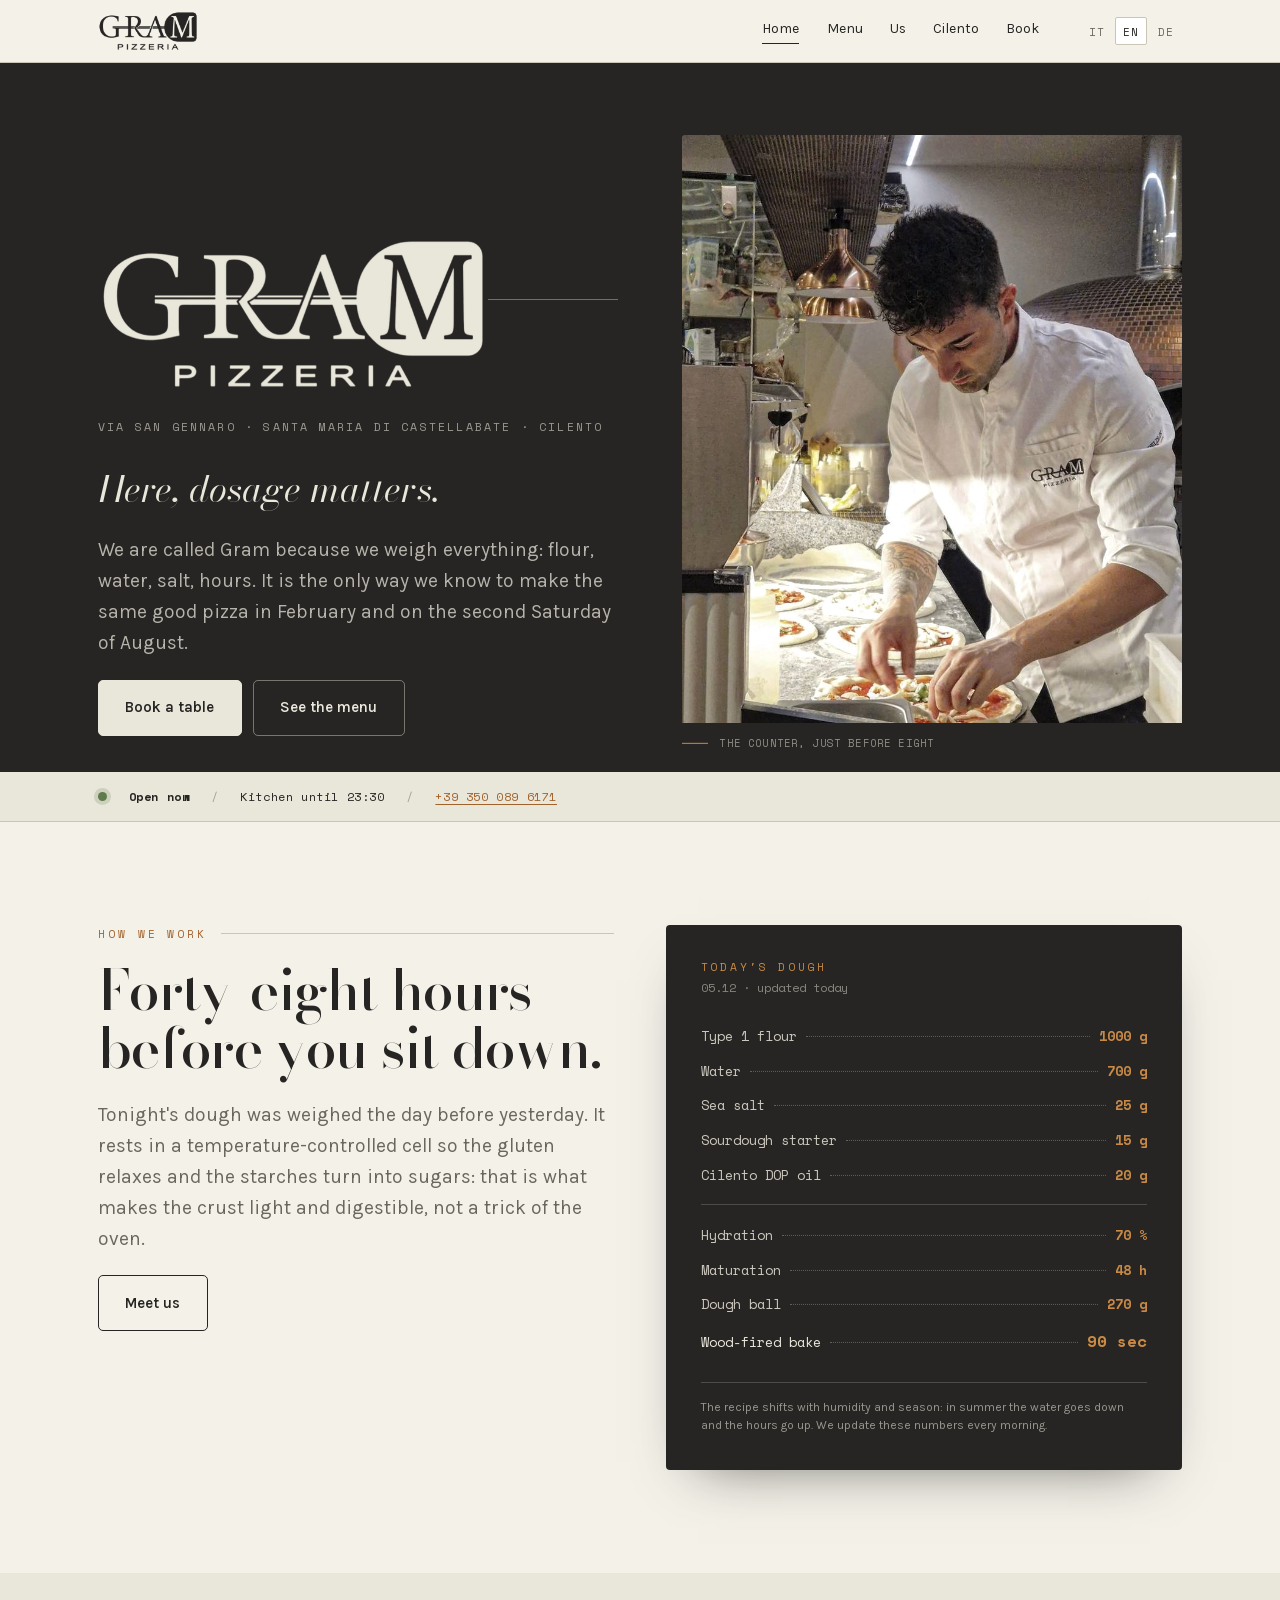
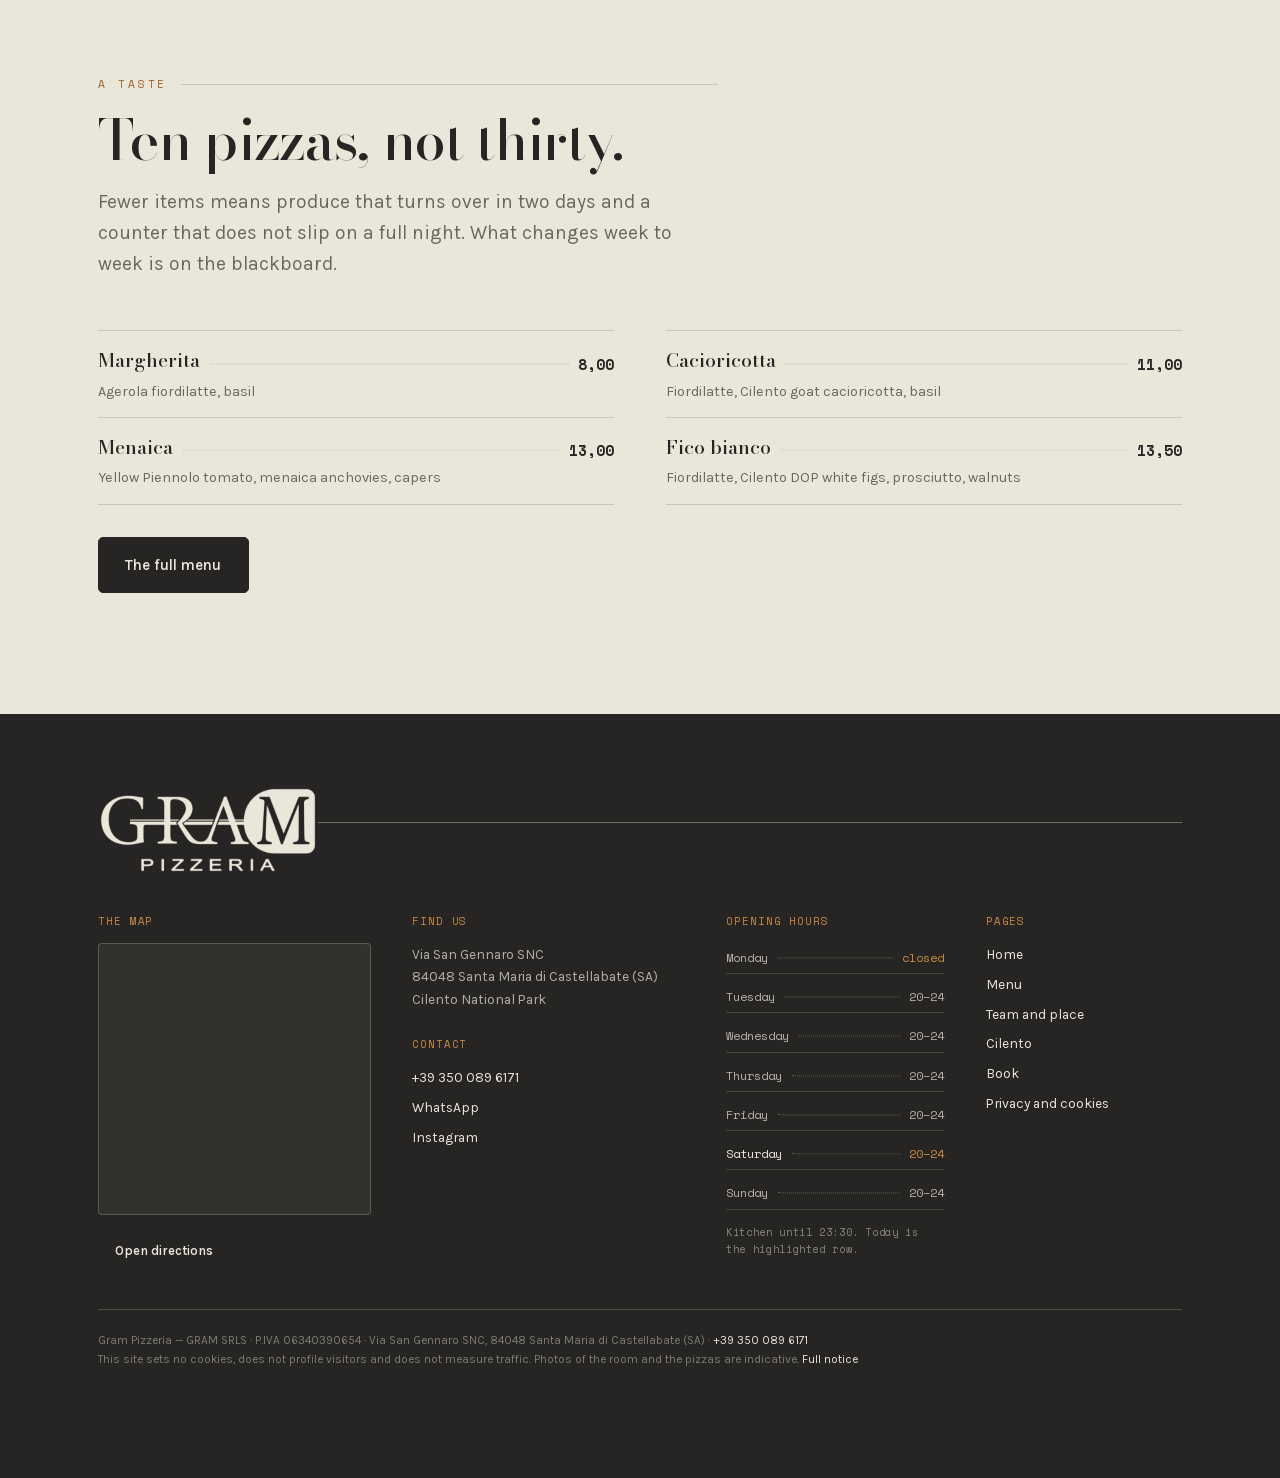
==== index.html @ 94d68d52 "perf: self-host dei font (niente più cambio di carattere) Bodoni Moda, Karla e Space Mono ora sono s" ====
<!DOCTYPE html>
<html lang="it">
<head>
<meta charset="utf-8">
<meta name="viewport" content="width=device-width, initial-scale=1, viewport-fit=cover">
<title>Gram Pizzeria — Santa Maria di Castellabate, Cilento</title>
<meta name="description" content="Pizzeria a Santa Maria di Castellabate (SA), nel Parco Nazionale del Cilento. Impasto a maturazione 48 ore, prodotti del territorio. Aperto tutte le sere dalle 20:00, lunedì chiuso.">
<meta name="theme-color" content="#262523">
<link rel="canonical" href="https://www.grampizzeria.it/index.html">
<link rel="icon" href="/favicon.ico" sizes="32x32">
<link rel="icon" href="assets/favicon-32.png" type="image/png" sizes="32x32">
<link rel="apple-touch-icon" href="assets/apple-touch-icon.png">
<link rel="manifest" href="site.webmanifest">
<meta property="og:type" content="restaurant">
<meta property="og:site_name" content="Gram Pizzeria">
<meta property="og:title" content="Gram Pizzeria — Santa Maria di Castellabate, Cilento">
<meta property="og:description" content="Pizzeria a Santa Maria di Castellabate (SA), nel Parco Nazionale del Cilento. Impasto a maturazione 48 ore, prodotti del territorio. Aperto tutte le sere dalle 20:00, lunedì chiuso.">
<meta property="og:url" content="https://www.grampizzeria.it/index.html">
<meta property="og:image" content="https://www.grampizzeria.it/assets/og.jpg">
<meta property="og:image:width" content="1200">
<meta property="og:image:height" content="630">
<meta property="og:locale" content="it_IT">
<meta property="og:locale:alternate" content="en_GB">
<meta property="og:locale:alternate" content="de_DE">
<meta name="twitter:card" content="summary_large_image">
<link rel="preload" href="assets/fonts/bodonimoda-normal-400-900-latin.woff2" as="font" type="font/woff2" crossorigin>
<link rel="preload" href="assets/fonts/bodonimoda-italic-400-700-latin.woff2" as="font" type="font/woff2" crossorigin>
<link rel="preload" href="assets/fonts/karla-normal-300-700-latin.woff2" as="font" type="font/woff2" crossorigin>
<link rel="stylesheet" href="assets/fonts.css">
<link rel="stylesheet" href="assets/styles.css">
<script type="application/ld+json">
{"@context":"https://schema.org","@type":"Restaurant","@id":"https://www.grampizzeria.it/#restaurant","name":"Gram Pizzeria","servesCuisine":["Pizza","Cucina cilentana","Cucina napoletana"],"priceRange":"€€","currenciesAccepted":"EUR","paymentAccepted":"Contanti, Carte di credito, Bancomat, Satispay","url":"https://www.grampizzeria.it/","telephone":"+393500896171","address":{"@type":"PostalAddress","streetAddress":"Via San Gennaro SNC","addressLocality":"Santa Maria di Castellabate","addressRegion":"SA","postalCode":"84048","addressCountry":"IT"},"geo":{"@type":"GeoCoordinates","latitude":40.2789,"longitude":14.9539},"sameAs":["https://www.instagram.com/grampizzeria"],"openingHoursSpecification":[{"@type":"OpeningHoursSpecification","dayOfWeek":["Tuesday","Wednesday","Thursday","Friday","Saturday","Sunday"],"opens":"20:00","closes":"00:00"}],"acceptsReservations":"https://wa.me/393500896171","potentialAction":{"@type":"ReserveAction","target":{"@type":"EntryPoint","urlTemplate":"https://wa.me/393500896171","actionPlatform":["http://schema.org/MobileWebPlatform"]},"result":{"@type":"FoodEstablishmentReservation","name":"Prenotazione tavolo"}},"amenityFeature":[{"@type":"LocationFeatureSpecification","name":"Dehors all'aperto","value":true},{"@type":"LocationFeatureSpecification","name":"Accessibile in sedia a rotelle","value":true},{"@type":"LocationFeatureSpecification","name":"Adatto ai bambini","value":true},{"@type":"LocationFeatureSpecification","name":"Opzioni senza glutine","value":true},{"@type":"LocationFeatureSpecification","name":"Posti al banco","value":true},{"@type":"LocationFeatureSpecification","name":"Asporto","value":true}],"hasMenu":"https://www.grampizzeria.it/menu.html"}
</script>
</head>
<body data-page="home">
<a class="skip" href="#main" data-i18n data-it="Vai al contenuto" data-en="Skip to content" data-de="Zum Inhalt springen">Vai al contenuto</a>
<header class="top">
  <div class="bar">
    <a href="index.html" aria-label="Gram Pizzeria — home"><span class="logo"></span></a>
    <button class="burger" id="burger" aria-expanded="false" aria-controls="nav">Menu</button>
    <nav class="nav" id="nav" aria-label="Principale">
      <p class="nav-lab" data-i18n data-it="Pagine" data-en="Pages" data-de="Seiten">Pagine</p>
      <a href="index.html" data-nav="home" data-i18n data-it="Home" data-en="Home" data-de="Start">Home</a>
      <a href="menu.html" data-nav="menu" data-i18n data-it="Menù" data-en="Menu" data-de="Karte">Menù</a>
      <a href="noi.html" data-nav="noi" data-i18n data-it="Noi" data-en="Us" data-de="Wir">Noi</a>
      <a href="cilento.html" data-nav="cilento">Cilento</a>
      <a href="prenota.html" data-nav="prenota" data-i18n data-it="Prenota" data-en="Book" data-de="Reservieren">Prenota</a>
      <div class="nav-foot">
        <a href="tel:+393500896171">+39 350 089 6171</a>
        <a href="https://wa.me/393500896171" target="_blank" rel="noopener">WhatsApp</a>
        <a href="https://www.instagram.com/grampizzeria" target="_blank" rel="noopener">Instagram</a>
      </div>
    </nav>
    <div class="langs" role="group" aria-label="Lingua">
      <button type="button" data-lang="it" aria-pressed="true">IT</button>
      <button type="button" data-lang="en" aria-pressed="false">EN</button>
      <button type="button" data-lang="de" aria-pressed="false">DE</button>
    </div>
  </div>
</header>
<div class="scrim" id="scrim" aria-hidden="true"></div>
<main id="main">
<div class="hero on-dark">
    <div class="wrap hero-grid">
      <div>
        <h1 class="brandline" aria-label="Gram Pizzeria"><span class="logo"></span><span class="rule" aria-hidden="true"></span></h1>
        <p class="place">Via San Gennaro · Santa Maria di Castellabate · Cilento</p>
        <p class="thesis" data-content="frase" data-i18n data-it="Qui conta la misura." data-en="Here, dosage matters." data-de="Hier zählt die Dosierung.">Qui conta la misura.</p>
        <p class="lede" data-content="intro" data-i18n
           data-it="Ci chiamiamo Gram perché pesiamo tutto: la farina, l'acqua, il sale, le ore. È l'unico modo che conosciamo per fare la stessa pizza buona a febbraio e nel secondo sabato d'agosto."
           data-en="We are called Gram because we weigh everything: flour, water, salt, hours. It is the only way we know to make the same good pizza in February and on the second Saturday of August."
           data-de="Wir heißen Gram, weil wir alles wiegen: Mehl, Wasser, Salz, Stunden. Nur so gelingt uns im Februar dieselbe Pizza wie am zweiten Samstag im August.">Ci chiamiamo Gram perché pesiamo tutto: la farina, l'acqua, il sale, le ore. È l'unico modo che conosciamo per fare la stessa pizza buona a febbraio e nel secondo sabato d'agosto.</p>
        <div class="cta">
          <a class="btn" href="prenota.html" data-btn-label="prenota" data-i18n data-it="Prenota un tavolo" data-en="Book a table" data-de="Tisch reservieren">Prenota un tavolo</a>
          <a class="btn btn--ghost" href="menu.html" data-i18n data-it="Guarda il menù" data-en="See the menu" data-de="Speisekarte">Guarda il menù</a>
        </div>
      </div>
      <figure class="portrait">
        <img src="assets/fondatore.jpg" width="820" height="964" alt="Il pizzaiolo di Gram condisce una fila di pizze sul banco di marmo, davanti al forno a legna">
        <figcaption data-i18n data-it="Il banco, poco prima delle venti" data-en="The counter, just before eight" data-de="Der Tresen, kurz vor acht">Il banco, poco prima delle venti</figcaption>
      </figure>
    </div>
  </div>

  <div class="tonight">
    <div class="wrap inner">
      <span class="dot" id="statusDot" aria-hidden="true"></span>
      <strong id="statusText">—</strong>
      <span class="sep" aria-hidden="true">/</span>
      <span data-i18n data-it="Cucina fino alle 23:30" data-en="Kitchen until 23:30" data-de="Küche bis 23:30">Cucina fino alle 23:30</span>
      <span class="sep" aria-hidden="true">/</span>
      <a href="tel:+393500896171">+39 350 089 6171</a>
    </div>
  </div>

  <div class="block">
    <div class="wrap two">
      <div class="reveal">
        <p class="eyebrow" data-i18n data-it="Come lavoriamo" data-en="How we work" data-de="Wie wir arbeiten">Come lavoriamo</p>
        <h2 data-i18n data-it="Quarantotto ore prima che vi sediate." data-en="Forty-eight hours before you sit down." data-de="Achtundvierzig Stunden bevor Sie Platz nehmen.">Quarantotto ore prima che vi sediate.</h2>
        <p class="lede" style="margin-top:1.35rem" data-i18n
           data-it="L'impasto di stasera è stato pesato l'altro ieri. Riposa in cella a temperatura controllata perché il glutine si rilassi e gli amidi diventino zuccheri: è quello che rende il cornicione leggero e digeribile, non un trucco del forno."
           data-en="Tonight's dough was weighed the day before yesterday. It rests in a temperature-controlled cell so the gluten relaxes and the starches turn into sugars: that is what makes the crust light and digestible, not a trick of the oven."
           data-de="Der Teig von heute Abend wurde vorgestern abgewogen. Er ruht temperaturgeführt, damit sich das Gluten entspannt und Stärke zu Zucker wird: das macht den Rand leicht und bekömmlich.">L'impasto di stasera è stato pesato l'altro ieri. Riposa in cella a temperatura controllata perché il glutine si rilassi e gli amidi diventino zuccheri: è quello che rende il cornicione leggero e digeribile, non un trucco del forno.</p>
        <p><a class="btn btn--ghost" href="noi.html" data-i18n data-it="Chi siamo" data-en="Meet us" data-de="Über uns">Chi siamo</a></p>
      </div>

      <aside class="spec reveal" aria-labelledby="spec-t">
        <h3 id="spec-t" data-i18n data-it="Impasto di oggi" data-en="Today's dough" data-de="Teig von heute">Impasto di oggi</h3>
        <p class="sub" id="specDate">—</p>
        <ul data-content="impasto">
          <li><span class="k" data-i18n data-it="Farina tipo 1" data-en="Type 1 flour" data-de="Mehl Typ 1">Farina tipo 1</span><span class="dots"></span><span class="v" data-count="1000" data-suffix=" g">1000 g</span></li>
          <li><span class="k" data-i18n data-it="Acqua" data-en="Water" data-de="Wasser">Acqua</span><span class="dots"></span><span class="v" data-count="700" data-suffix=" g">700 g</span></li>
          <li><span class="k" data-i18n data-it="Sale marino" data-en="Sea salt" data-de="Meersalz">Sale marino</span><span class="dots"></span><span class="v" data-count="25" data-suffix=" g">25 g</span></li>
          <li><span class="k" data-i18n data-it="Lievito madre" data-en="Sourdough starter" data-de="Sauerteig">Lievito madre</span><span class="dots"></span><span class="v" data-count="15" data-suffix=" g">15 g</span></li>
          <li><span class="k" data-i18n data-it="Olio Cilento DOP" data-en="Cilento DOP oil" data-de="Olivenöl Cilento DOP">Olio Cilento DOP</span><span class="dots"></span><span class="v" data-count="20" data-suffix=" g">20 g</span></li>
          <li class="rule" aria-hidden="true"></li>
          <li><span class="k" data-i18n data-it="Idratazione" data-en="Hydration" data-de="Hydration">Idratazione</span><span class="dots"></span><span class="v" data-count="70" data-suffix=" %">70 %</span></li>
          <li><span class="k" data-i18n data-it="Maturazione" data-en="Maturation" data-de="Reifung">Maturazione</span><span class="dots"></span><span class="v" data-count="48" data-suffix=" h">48 h</span></li>
          <li><span class="k" data-i18n data-it="Panetto" data-en="Dough ball" data-de="Teigling">Panetto</span><span class="dots"></span><span class="v" data-count="270" data-suffix=" g">270 g</span></li>
          <li class="total"><span class="k" data-i18n data-it="Cottura a legna" data-en="Wood-fired bake" data-de="Holzofen">Cottura a legna</span><span class="dots"></span><span class="v" data-count="90" data-suffix=" sec">90 sec</span></li>
        </ul>
        <footer data-i18n
          data-it="La ricetta cambia con l'umidità e la stagione: d'estate l'acqua scende e le ore salgono. Aggiorniamo questi numeri ogni mattina."
          data-en="The recipe shifts with humidity and season: in summer the water goes down and the hours go up. We update these numbers every morning."
          data-de="Das Rezept ändert sich mit Luftfeuchtigkeit und Jahreszeit. Wir aktualisieren diese Zahlen jeden Morgen.">La ricetta cambia con l'umidità e la stagione: d'estate l'acqua scende e le ore salgono. Aggiorniamo questi numeri ogni mattina.</footer>
      </aside>
    </div>
  </div>

  <div class="block band">
    <div class="wrap">
      <div class="head reveal">
        <p class="eyebrow" data-i18n data-it="Un assaggio" data-en="A taste" data-de="Ein Vorgeschmack">Un assaggio</p>
        <h2 data-i18n data-it="Dieci pizze, non trenta." data-en="Ten pizzas, not thirty." data-de="Zehn Pizzen, nicht dreißig.">Dieci pizze, non trenta.</h2>
        <p class="lede" data-i18n
           data-it="Meno referenze significa merce che gira in due giorni e un banco che non sbaglia nelle sere piene. Quello che cambia di settimana in settimana è scritto sulla lavagna."
           data-en="Fewer items means produce that turns over in two days and a counter that does not slip on a full night. What changes week to week is on the blackboard."
           data-de="Weniger Artikel bedeutet Ware, die in zwei Tagen umgeschlagen wird. Was wöchentlich wechselt, steht auf der Tafel.">Meno referenze significa merce che gira in due giorni e un banco che non sbaglia nelle sere piene. Quello che cambia di settimana in settimana è scritto sulla lavagna.</p>
      </div>
      <div class="menu-groups reveal">
        <div class="group">
          <div class="item"><div class="line"><span class="name">Margherita</span><span class="dots"></span><span class="price">8,00</span></div>
            <p class="desc" data-i18n data-it="Fiordilatte di Agerola, basilico" data-en="Agerola fiordilatte, basil" data-de="Fiordilatte aus Agerola, Basilikum">Fiordilatte di Agerola, basilico</p></div>
          <div class="item"><div class="line"><span class="name">Menaica</span><span class="dots"></span><span class="price">13,00</span></div>
            <p class="desc" data-i18n data-it="Pomodoro giallo del Piennolo, alici di menaica, capperi" data-en="Yellow Piennolo tomato, menaica anchovies, capers" data-de="Gelbe Piennolo-Tomate, Menaica-Sardellen, Kapern">Pomodoro giallo del Piennolo, alici di menaica, capperi</p></div>
        </div>
        <div class="group">
          <div class="item"><div class="line"><span class="name">Cacioricotta</span><span class="dots"></span><span class="price">11,00</span></div>
            <p class="desc" data-i18n data-it="Fiordilatte, cacioricotta cilentano di capra, basilico" data-en="Fiordilatte, Cilento goat cacioricotta, basil" data-de="Fiordilatte, Ziegen-Cacioricotta, Basilikum">Fiordilatte, cacioricotta cilentano di capra, basilico</p></div>
          <div class="item"><div class="line"><span class="name">Fico bianco</span><span class="dots"></span><span class="price">13,50</span></div>
            <p class="desc" data-i18n data-it="Fiordilatte, fichi bianchi del Cilento DOP, crudo, noci" data-en="Fiordilatte, Cilento DOP white figs, prosciutto, walnuts" data-de="Fiordilatte, weiße Cilento-Feigen DOP, Rohschinken, Walnüsse">Fiordilatte, fichi bianchi del Cilento DOP, crudo, noci</p></div>
        </div>
      </div>
      <p style="margin-top:2rem"><a class="btn" href="menu.html" data-i18n data-it="Il menù completo" data-en="The full menu" data-de="Die ganze Karte">Il menù completo</a></p>
    </div>
  </div>
</main>
<footer class="site">
  <div class="wrap">
    <div class="brandline"><span class="logo"></span><span class="rule" aria-hidden="true"></span></div>
    <div class="cols">

      <div>
        <h4 data-i18n data-it="La mappa" data-en="The map" data-de="Die Karte">La mappa</h4>
        <div class="map">
          <iframe title="Gram Pizzeria — Via San Gennaro, Santa Maria di Castellabate" loading="lazy" referrerpolicy="no-referrer-when-downgrade"
            src="https://www.openstreetmap.org/export/embed.html?bbox=14.9424%2C40.2734%2C14.9654%2C40.2844&amp;layer=mapnik&amp;marker=40.2789%2C14.9539"></iframe>
        </div>
        <a class="btn btn--ghost" href="https://www.google.com/maps/search/?api=1&amp;query=Gram+Pizzeria+Via+San+Gennaro+Santa+Maria+di+Castellabate" target="_blank" rel="noopener" data-btn-label="indicazioni" data-i18n data-it="Apri le indicazioni" data-en="Open directions" data-de="Route öffnen">Apri le indicazioni</a>
      </div>

      <div>
        <h4 data-i18n data-it="Dove siamo" data-en="Find us" data-de="Anfahrt">Dove siamo</h4>
        <address>
          Via San Gennaro SNC<br>
          84048 Santa Maria di Castellabate (SA)<br>
          <span data-i18n data-it="Parco Nazionale del Cilento" data-en="Cilento National Park" data-de="Nationalpark Cilento">Parco Nazionale del Cilento</span>
        </address>
        <h4 data-i18n data-it="Contatti" data-en="Contact" data-de="Kontakt">Contatti</h4>
        <ul>
          <li><a href="tel:+393500896171">+39 350 089 6171</a></li>
          <li><a href="https://wa.me/393500896171" target="_blank" rel="noopener">WhatsApp</a></li>
          <li><a href="https://www.instagram.com/grampizzeria" target="_blank" rel="noopener">Instagram</a></li>
        </ul>
      </div>

      <div>
        <h4 data-i18n data-it="Orari" data-en="Opening hours" data-de="Öffnungszeiten">Orari</h4>
        <ul class="hours" id="hoursList">
          <li data-day="1" class="off"><span data-i18n data-it="Lunedì" data-en="Monday" data-de="Montag">Lunedì</span><span class="dots"></span><span class="v" data-i18n data-it="chiuso" data-en="closed" data-de="geschl.">chiuso</span></li>
          <li data-day="2"><span data-i18n data-it="Martedì" data-en="Tuesday" data-de="Dienstag">Martedì</span><span class="dots"></span><span class="v">20–24</span></li>
          <li data-day="3"><span data-i18n data-it="Mercoledì" data-en="Wednesday" data-de="Mittwoch">Mercoledì</span><span class="dots"></span><span class="v">20–24</span></li>
          <li data-day="4"><span data-i18n data-it="Giovedì" data-en="Thursday" data-de="Donnerstag">Giovedì</span><span class="dots"></span><span class="v">20–24</span></li>
          <li data-day="5"><span data-i18n data-it="Venerdì" data-en="Friday" data-de="Freitag">Venerdì</span><span class="dots"></span><span class="v">20–24</span></li>
          <li data-day="6"><span data-i18n data-it="Sabato" data-en="Saturday" data-de="Samstag">Sabato</span><span class="dots"></span><span class="v">20–24</span></li>
          <li data-day="0"><span data-i18n data-it="Domenica" data-en="Sunday" data-de="Sonntag">Domenica</span><span class="dots"></span><span class="v">20–24</span></li>
        </ul>
        <p class="micro" data-i18n
           data-it="Cucina fino alle 23:30. Oggi è la riga evidenziata."
           data-en="Kitchen until 23:30. Today is the highlighted row."
           data-de="Küche bis 23:30. Heute ist die markierte Zeile.">Cucina fino alle 23:30. Oggi è la riga evidenziata.</p>
      </div>

      <div>
        <h4 data-i18n data-it="Pagine" data-en="Pages" data-de="Seiten">Pagine</h4>
        <ul>
          <li><a href="index.html">Home</a></li>
          <li><a href="menu.html" data-i18n data-it="Menù" data-en="Menu" data-de="Karte">Menù</a></li>
          <li><a href="noi.html" data-i18n data-it="Squadra e locale" data-en="Team and place" data-de="Team und Lokal">Squadra e locale</a></li>
          <li><a href="cilento.html" data-i18n data-it="Il Cilento" data-en="Cilento" data-de="Cilento">Il Cilento</a></li>
          <li><a href="prenota.html" data-i18n data-it="Prenota" data-en="Book" data-de="Reservieren">Prenota</a></li>
          <li><a href="privacy.html" data-i18n data-it="Privacy e cookie" data-en="Privacy and cookies" data-de="Datenschutz">Privacy e cookie</a></li>
        </ul>
      </div>

    </div>
    <p class="fine">
      Gram Pizzeria — GRAM SRLS · P.IVA 06340390654 · Via San Gennaro SNC, 84048 Santa Maria di Castellabate (SA) ·
      <a href="tel:+393500896171">+39 350 089 6171</a><br>
      <span data-i18n
        data-it="Questo sito non usa cookie, non profila e non misura il traffico. Le foto del locale e delle pizze sono indicative."
        data-en="This site sets no cookies, does not profile visitors and does not measure traffic. Photos of the room and the pizzas are indicative."
        data-de="Diese Website setzt keine Cookies, erstellt keine Profile und misst keinen Traffic. Fotos sind unverbindlich.">Questo sito non usa cookie, non profila e non misura il traffico. Le foto del locale e delle pizze sono indicative.</span>
      <a href="privacy.html" data-i18n data-it="Informativa completa" data-en="Full notice" data-de="Vollständige Hinweise">Informativa completa</a>
    </p>
  </div>
</footer>
<div class="dock on-dark" id="dock">
  <a class="btn" href="prenota.html" data-i18n data-it="Prenota" data-en="Book" data-de="Reservieren">Prenota</a>
  <a class="btn btn--ghost" href="tel:+393500896171" data-i18n data-it="Chiama" data-en="Call" data-de="Anrufen">Chiama</a>
</div>

<script src="assets/app.js" defer></script>
<script src="assets/content-loader.js?v=5" defer></script>
</body>
</html>
---- assets/fonts.css ----
/* Font self-hosted (Bodoni Moda, Karla, Space Mono — SIL OFL). Generati da Google Fonts. */
@font-face {
  font-family: 'Bodoni Moda';
  font-style: italic;
  font-display: swap;
  font-weight: 400 700;
  src: url(fonts/bodonimoda-italic-400-700-latin-ext.woff2) format('woff2');
  unicode-range: U+0100-02BA, U+02BD-02C5, U+02C7-02CC, U+02CE-02D7, U+02DD-02FF, U+0304, U+0308, U+0329, U+1D00-1DBF, U+1E00-1E9F, U+1EF2-1EFF, U+2020, U+20A0-20AB, U+20AD-20C0, U+2113, U+2C60-2C7F, U+A720-A7FF;
}
@font-face {
  font-family: 'Bodoni Moda';
  font-style: italic;
  font-display: swap;
  font-weight: 400 700;
  src: url(fonts/bodonimoda-italic-400-700-latin.woff2) format('woff2');
  unicode-range: U+0000-00FF, U+0131, U+0152-0153, U+02BB-02BC, U+02C6, U+02DA, U+02DC, U+0304, U+0308, U+0329, U+2000-206F, U+20AC, U+2122, U+2191, U+2193, U+2212, U+2215, U+FEFF, U+FFFD;
}
@font-face {
  font-family: 'Bodoni Moda';
  font-style: normal;
  font-display: swap;
  font-weight: 400 900;
  src: url(fonts/bodonimoda-normal-400-900-latin-ext.woff2) format('woff2');
  unicode-range: U+0100-02BA, U+02BD-02C5, U+02C7-02CC, U+02CE-02D7, U+02DD-02FF, U+0304, U+0308, U+0329, U+1D00-1DBF, U+1E00-1E9F, U+1EF2-1EFF, U+2020, U+20A0-20AB, U+20AD-20C0, U+2113, U+2C60-2C7F, U+A720-A7FF;
}
@font-face {
  font-family: 'Bodoni Moda';
  font-style: normal;
  font-display: swap;
  font-weight: 400 900;
  src: url(fonts/bodonimoda-normal-400-900-latin.woff2) format('woff2');
  unicode-range: U+0000-00FF, U+0131, U+0152-0153, U+02BB-02BC, U+02C6, U+02DA, U+02DC, U+0304, U+0308, U+0329, U+2000-206F, U+20AC, U+2122, U+2191, U+2193, U+2212, U+2215, U+FEFF, U+FFFD;
}
@font-face {
  font-family: 'Karla';
  font-style: italic;
  font-display: swap;
  font-weight: 300 500;
  src: url(fonts/karla-italic-300-500-latin-ext.woff2) format('woff2');
  unicode-range: U+0100-02BA, U+02BD-02C5, U+02C7-02CC, U+02CE-02D7, U+02DD-02FF, U+0304, U+0308, U+0329, U+1D00-1DBF, U+1E00-1E9F, U+1EF2-1EFF, U+2020, U+20A0-20AB, U+20AD-20C0, U+2113, U+2C60-2C7F, U+A720-A7FF;
}
@font-face {
  font-family: 'Karla';
  font-style: italic;
  font-display: swap;
  font-weight: 300 500;
  src: url(fonts/karla-italic-300-500-latin.woff2) format('woff2');
  unicode-range: U+0000-00FF, U+0131, U+0152-0153, U+02BB-02BC, U+02C6, U+02DA, U+02DC, U+0304, U+0308, U+0329, U+2000-206F, U+20AC, U+2122, U+2191, U+2193, U+2212, U+2215, U+FEFF, U+FFFD;
}
@font-face {
  font-family: 'Karla';
  font-style: normal;
  font-display: swap;
  font-weight: 300 700;
  src: url(fonts/karla-normal-300-700-latin-ext.woff2) format('woff2');
  unicode-range: U+0100-02BA, U+02BD-02C5, U+02C7-02CC, U+02CE-02D7, U+02DD-02FF, U+0304, U+0308, U+0329, U+1D00-1DBF, U+1E00-1E9F, U+1EF2-1EFF, U+2020, U+20A0-20AB, U+20AD-20C0, U+2113, U+2C60-2C7F, U+A720-A7FF;
}
@font-face {
  font-family: 'Karla';
  font-style: normal;
  font-display: swap;
  font-weight: 300 700;
  src: url(fonts/karla-normal-300-700-latin.woff2) format('woff2');
  unicode-range: U+0000-00FF, U+0131, U+0152-0153, U+02BB-02BC, U+02C6, U+02DA, U+02DC, U+0304, U+0308, U+0329, U+2000-206F, U+20AC, U+2122, U+2191, U+2193, U+2212, U+2215, U+FEFF, U+FFFD;
}
@font-face {
  font-family: 'Space Mono';
  font-style: normal;
  font-display: swap;
  font-weight: 400;
  src: url(fonts/spacemono-normal-400-latin-ext.woff2) format('woff2');
  unicode-range: U+0100-02BA, U+02BD-02C5, U+02C7-02CC, U+02CE-02D7, U+02DD-02FF, U+0304, U+0308, U+0329, U+1D00-1DBF, U+1E00-1E9F, U+1EF2-1EFF, U+2020, U+20A0-20AB, U+20AD-20C0, U+2113, U+2C60-2C7F, U+A720-A7FF;
}
@font-face {
  font-family: 'Space Mono';
  font-style: normal;
  font-display: swap;
  font-weight: 400;
  src: url(fonts/spacemono-normal-400-latin.woff2) format('woff2');
  unicode-range: U+0000-00FF, U+0131, U+0152-0153, U+02BB-02BC, U+02C6, U+02DA, U+02DC, U+0304, U+0308, U+0329, U+2000-206F, U+20AC, U+2122, U+2191, U+2193, U+2212, U+2215, U+FEFF, U+FFFD;
}
@font-face {
  font-family: 'Space Mono';
  font-style: normal;
  font-display: swap;
  font-weight: 700;
  src: url(fonts/spacemono-normal-700-latin-ext.woff2) format('woff2');
  unicode-range: U+0100-02BA, U+02BD-02C5, U+02C7-02CC, U+02CE-02D7, U+02DD-02FF, U+0304, U+0308, U+0329, U+1D00-1DBF, U+1E00-1E9F, U+1EF2-1EFF, U+2020, U+20A0-20AB, U+20AD-20C0, U+2113, U+2C60-2C7F, U+A720-A7FF;
}
@font-face {
  font-family: 'Space Mono';
  font-style: normal;
  font-display: swap;
  font-weight: 700;
  src: url(fonts/spacemono-normal-700-latin.woff2) format('woff2');
  unicode-range: U+0000-00FF, U+0131, U+0152-0153, U+02BB-02BC, U+02C6, U+02DA, U+02DC, U+0304, U+0308, U+0329, U+2000-206F, U+20AC, U+2122, U+2191, U+2193, U+2212, U+2215, U+FEFF, U+FFFD;
}
---- assets/styles.css ----
/* ================================================================
   GRAM — sistema derivato dal marchio: crema su nero caldo,
   didone ad alto contrasto, la riga che taglia la parola.
   ================================================================ */
:root{
  --nero:#262523; --nero-2:#33312D;
  --crema:#E9E6DA; --carta:#F3F1E8;
  --fumo:#6B675E; --rame:#A2622C; --rame-lux:#C98A45; --linea:#CBC5B5;
  --w:1180px; --pad:clamp(1.25rem,5vw,3rem); --gap:clamp(3.25rem,8vw,7rem);
  --headh:62px;
}
*,*::before,*::after{box-sizing:border-box}
html{-webkit-text-size-adjust:100%}
html,body{overflow-x:hidden;max-width:100%}
p,li,dd,summary,.desc,.lede{overflow-wrap:break-word}
.hero-grid>*,.two>*,.menu-groups>*,.row2>*,.form>*,.field>*,.spec li>*,.cards>*{min-width:0}
input,select,textarea{max-width:100%}
@media (prefers-reduced-motion:reduce){*{animation-duration:.01ms!important;transition-duration:.01ms!important}}

body{margin:0;background:var(--carta);color:var(--nero);font-family:"Karla",system-ui,sans-serif;font-size:clamp(1rem,.96rem + .2vw,1.08rem);line-height:1.62;-webkit-font-smoothing:antialiased}
img{max-width:100%;display:block}
a{color:inherit}
.wrap{max-width:var(--w);margin-inline:auto;padding-inline:var(--pad)}

/* ---------- marchio (maschera con canale alfa) ---------- */
.logo{display:block;width:var(--lw,110px);aspect-ratio:660/264;background-color:currentColor;
  -webkit-mask:url("logo.png") center/contain no-repeat;mask:url("logo.png") center/contain no-repeat}
/* FIRMA: la riga che nel marchio taglia GRAM prosegue nella pagina */
.brandline{display:flex;align-items:flex-start}
.brandline .logo{flex:none}
.brandline .rule{flex:1;height:1px;background:currentColor;opacity:.38;margin-top:calc(var(--lw) * .162)}

/* ---------- tipografia ---------- */
h1,h2,h3{font-family:"Bodoni Moda",Georgia,serif;font-weight:500;margin:0;line-height:1.04;letter-spacing:-.012em}
h2{font-size:clamp(1.95rem,1.25rem + 3.2vw,3.5rem)}
h3{font-size:clamp(1.25rem,1.08rem + .85vw,1.7rem);line-height:1.16}
p{margin:0 0 1.1em}
.lede{font-size:clamp(1.04rem,1rem + .4vw,1.2rem);max-width:56ch;color:var(--fumo)}
.eyebrow{font-family:"Space Mono",ui-monospace,monospace;font-size:.7rem;letter-spacing:.26em;text-transform:uppercase;color:var(--rame);margin:0 0 1.1rem;display:flex;align-items:center;gap:.85rem}
.eyebrow::after{content:"";flex:1;height:1px;background:var(--linea)}

/* ---------- header + navigazione ---------- */
/* NB: niente backdrop-filter qui. Un ancestor con backdrop-filter diventa
   blocco contenitore per i figli position:fixed e romperebbe l'overlay del menu. */
.top{position:sticky;top:0;z-index:80;background:var(--carta);border-bottom:1px solid var(--linea)}
.top .bar{display:flex;align-items:center;gap:1rem;height:var(--headh);max-width:var(--w);margin-inline:auto;padding-inline:var(--pad)}
.top .logo{--lw:100px;color:var(--nero)}
.burger{margin-left:auto;font-family:"Space Mono",monospace;font-size:.7rem;letter-spacing:.16em;text-transform:uppercase;background:none;border:1px solid var(--linea);color:var(--nero);padding:.45rem .7rem;border-radius:3px;cursor:pointer}
.nav a{text-decoration:none}
[data-go]{cursor:pointer}
@media (max-width:899px){
  .scrim{position:fixed;inset:var(--headh) 0 0;background:rgba(38,37,35,.5);z-index:74;
         opacity:0;pointer-events:none;transition:opacity .25s ease}
  .scrim.open{opacity:1;pointer-events:auto}
  .nav{position:fixed;top:var(--headh);left:0;right:0;z-index:76;
       background:var(--nero);color:var(--crema);display:block;
       padding:1.3rem var(--pad) 1.5rem;border-bottom:1px solid rgba(233,230,218,.22);
       box-shadow:0 22px 40px -26px rgba(0,0,0,.8);
       transform:translateY(-10px);opacity:0;visibility:hidden;
       transition:opacity .24s ease,transform .24s ease,visibility .24s}
  .nav.open{transform:none;opacity:1;visibility:visible}
  .nav a{display:block;font-family:"Bodoni Moda",serif;font-size:1.32rem;line-height:1.25;
         padding:.62rem 0;border-bottom:1px solid rgba(233,230,218,.14)}
  .nav a[aria-current="page"]{color:var(--rame-lux)}
  .nav-lab{font-family:"Space Mono",monospace;font-size:.62rem;letter-spacing:.24em;text-transform:uppercase;
           color:var(--rame-lux);margin:0 0 .55rem}
  .nav-foot{display:flex;flex-wrap:wrap;gap:.5rem 1.3rem;margin-top:1.15rem;padding-top:1rem;
            border-top:1px solid rgba(233,230,218,.14)}
  .nav-foot a{font-family:"Space Mono",monospace;font-size:.7rem;letter-spacing:.08em;
              padding:0;border:0;color:rgba(233,230,218,.78);display:inline}
  body.navopen{overflow:hidden}
}
@media (min-width:900px){ .scrim{display:none} }
@media (min-width:900px){
  .burger{display:none}
  .nav{margin-left:auto;display:flex;gap:1.7rem}
  .nav-lab,.nav-foot{display:none}
  .nav a{font-size:.87rem;padding-bottom:2px;border-bottom:1px solid transparent}
  .nav a:hover{border-bottom-color:var(--rame)}
  .nav a[aria-current="page"]{border-bottom-color:var(--nero)}
}
.langs{display:flex;gap:.15rem;align-items:center;margin-left:.65rem}
@media (min-width:900px){.langs{margin-left:1.6rem}}
.langs button{font-family:"Space Mono",monospace;font-size:.7rem;letter-spacing:.12em;background:none;border:1px solid transparent;color:var(--fumo);padding:.3rem .42rem;cursor:pointer;border-radius:2px}
.langs button[aria-pressed="true"]{color:var(--nero);border-color:var(--linea);background:#fff}

/* ---------- bottoni ---------- */
.btn{display:inline-flex;align-items:center;justify-content:center;gap:.6rem;font-family:"Karla",sans-serif;font-size:.95rem;font-weight:600;padding:.92rem 1.65rem;text-decoration:none;cursor:pointer;border:1px solid var(--nero);background:var(--nero);color:var(--crema);border-radius:5px;transition:transform .18s ease,background .18s ease,color .18s ease}
.btn:hover{transform:translateY(-2px)}
.btn--ghost{background:transparent;color:var(--nero)}
.btn--ghost:hover{background:var(--nero);color:var(--crema)}
.on-dark .btn{background:var(--crema);border-color:var(--crema);color:var(--nero)}
.on-dark .btn--ghost{background:transparent;color:var(--crema);border-color:rgba(233,230,218,.42)}
.on-dark .btn--ghost:hover{background:var(--crema);color:var(--nero)}
.btn--wide{width:100%}
:focus-visible{outline:2px solid var(--rame-lux);outline-offset:3px}
.cta{display:flex;flex-wrap:wrap;gap:.7rem}

/* ---------- viste ---------- */
.block{padding-block:var(--gap)}
.band{background:var(--crema)}
.dark{background:var(--nero);color:var(--crema)}
.dark .eyebrow{color:var(--rame-lux)}
.dark .eyebrow::after{background:rgba(233,230,218,.24)}
.dark .lede{color:rgba(233,230,218,.72)}
.two{display:grid;gap:clamp(2rem,4vw,4rem)}
@media (min-width:860px){.two{grid-template-columns:1fr 1fr}}
.head{max-width:62ch;margin-bottom:clamp(2rem,4vw,3.25rem)}
.head h2{margin-bottom:1.05rem}

/* ================= HERO ================= */
.hero{background:var(--nero);color:var(--crema);padding-block:clamp(2.5rem,6vw,4.5rem) 0}
.hero-grid{display:grid;gap:clamp(2rem,5vw,4rem);align-items:end}
@media (min-width:940px){.hero-grid{grid-template-columns:1.02fr .98fr}}
.hero .brandline{--lw:clamp(200px,42vw,390px);margin-bottom:1.6rem}
.place{font-family:"Space Mono",monospace;font-size:clamp(.6rem,.5rem + .45vw,.72rem);letter-spacing:clamp(.08em,.02em + .5vw,.19em);text-transform:uppercase;color:rgba(233,230,218,.6);margin:0 0 1.9rem;line-height:1.8}
.thesis{font-family:"Bodoni Moda",serif;font-style:italic;font-weight:400;font-size:clamp(1.45rem,1.1rem + 1.7vw,2.3rem);line-height:1.18;max-width:17ch;margin:0 0 1.4rem}
.hero .lede{color:rgba(233,230,218,.74)}
.hero .cta{margin-bottom:clamp(2.25rem,5vw,0rem)}
.portrait{margin:0;align-self:end}
.portrait img{width:100%;height:auto;border-radius:3px 3px 0 0;filter:contrast(1.03) saturate(.96)}
.portrait figcaption{font-family:"Space Mono",monospace;font-size:.66rem;letter-spacing:.11em;text-transform:uppercase;color:rgba(233,230,218,.55);padding:.8rem 0 1.2rem;display:flex;gap:.7rem;align-items:baseline}
.portrait figcaption::before{content:"";width:26px;height:1px;background:var(--rame-lux);flex:none;transform:translateY(-.3em)}

/* ================= STASERA ================= */
.tonight{border-bottom:1px solid var(--linea);background:var(--crema)}
.tonight .inner{display:flex;flex-wrap:wrap;align-items:center;gap:.7rem 1.35rem;padding-block:.95rem;font-family:"Space Mono",monospace;font-size:.75rem;letter-spacing:.05em}
.dot{width:9px;height:9px;border-radius:50%;flex:none;background:var(--fumo)}
.dot.open{background:#5F7A4B;box-shadow:0 0 0 4px rgba(95,122,75,.2)}
.dot.shut{background:#A8483F}
.tonight .sep{opacity:.35}
.tonight a{color:var(--rame);text-underline-offset:3px}

/* ---------- scheda impasto ---------- */
.spec{background:var(--nero);color:var(--crema);padding:clamp(1.4rem,3.5vw,2.2rem);border-radius:4px;box-shadow:0 24px 55px -32px rgba(38,37,35,.7)}
.spec h3{font-family:"Space Mono",monospace;font-size:.7rem;letter-spacing:.24em;text-transform:uppercase;color:var(--rame-lux);margin:0 0 .3rem;font-weight:400}
.spec .sub{font-size:.76rem;color:rgba(233,230,218,.5);margin:0 0 1.3rem;font-family:"Space Mono",monospace}
.spec ul{list-style:none;margin:0;padding:0}
.spec li{display:flex;align-items:baseline;gap:.55rem;font-family:"Space Mono",monospace;font-size:clamp(.74rem,.68rem + .25vw,.85rem);padding:.4rem 0}
.spec .k{color:rgba(233,230,218,.84)}
@media (min-width:440px){.spec .k{white-space:nowrap}}
.spec .dots{flex:1 1 1rem;border-bottom:1px dotted rgba(233,230,218,.3);transform:translateY(-.3em);min-width:1rem}
.spec .v{color:var(--rame-lux);font-weight:700;white-space:nowrap;font-variant-numeric:tabular-nums;flex:none}
.spec li.rule{display:block;height:1px;padding:0;background:rgba(233,230,218,.2);margin:.75rem 0}
.spec .total .k{color:var(--crema)}
.spec .total .v{font-size:1.02rem}
.spec footer{margin-top:1.3rem;padding-top:.95rem;border-top:1px solid rgba(233,230,218,.2);font-size:.75rem;color:rgba(233,230,218,.58);line-height:1.55}

/* ================= MENU ================= */
.menu-groups{display:grid;gap:clamp(2.25rem,5vw,3.75rem)}
@media (min-width:900px){.menu-groups{grid-template-columns:1fr 1fr;gap:clamp(2.5rem,4vw,4.5rem)}}
.group h3{margin-bottom:.3rem}
.group .note{font-family:"Space Mono",monospace;font-size:.68rem;letter-spacing:.15em;text-transform:uppercase;color:var(--rame);margin:0 0 1.35rem}
.item{padding:.92rem 0;border-bottom:1px solid var(--linea)}
.item:first-of-type{border-top:1px solid var(--linea)}
.item .line{display:flex;align-items:baseline;gap:.6rem}
.item .name{font-family:"Bodoni Moda",serif;font-size:clamp(1.05rem,1rem + .3vw,1.18rem);font-weight:500;min-width:0}
@media (min-width:400px){.item .name{white-space:nowrap}}
.item .dots{flex:1 1 1.5rem;border-bottom:1px dotted var(--linea);transform:translateY(-.32em);min-width:1.5rem;align-self:flex-end;margin-bottom:.4em}
.item .price{font-family:"Space Mono",monospace;font-size:.92rem;font-weight:700;font-variant-numeric:tabular-nums;flex:none;align-self:flex-end}
.item .desc{margin:.26rem 0 0;font-size:.9rem;color:var(--fumo);line-height:1.5}
.tags{display:flex;flex-wrap:wrap;gap:.32rem;margin-top:.42rem}
.tag{font-family:"Space Mono",monospace;font-size:.58rem;letter-spacing:.12em;text-transform:uppercase;border:1px solid var(--linea);padding:.14rem .4rem;border-radius:2px;color:var(--fumo)}
.tag.veg{border-color:#7E8C67;color:#5E6B4A}
.menu-foot{margin-top:clamp(2rem,5vw,3rem);padding-top:1.35rem;border-top:2px solid var(--nero);display:flex;flex-wrap:wrap;gap:.85rem 2.3rem;font-family:"Space Mono",monospace;font-size:.72rem;letter-spacing:.05em;color:var(--fumo)}

/* ================= SCHEDE / GRIGLIE ================= */
.cards{display:grid;gap:clamp(1.25rem,3vw,2rem);grid-template-columns:repeat(auto-fit,minmax(210px,1fr))}
.person{margin:0}
.person img{width:100%;aspect-ratio:1/1;object-fit:cover;border-radius:4px}
.person .nm{font-family:"Bodoni Moda",serif;font-size:1.22rem;margin:.8rem 0 .1rem}
.person .rl{font-family:"Space Mono",monospace;font-size:.64rem;letter-spacing:.16em;text-transform:uppercase;color:var(--rame);margin:0 0 .45rem}
.person .bio{font-size:.88rem;color:var(--fumo);margin:0;line-height:1.5}
.dark .person .bio{color:rgba(233,230,218,.66)}

/* segnaposto foto = brief di scatto, non un buco */
.shot{position:relative;border:1px dashed var(--linea);border-radius:4px;background:
  repeating-linear-gradient(135deg,rgba(38,37,35,.035) 0 10px,transparent 10px 20px);
  display:flex;flex-direction:column;justify-content:flex-end;gap:.35rem;padding:.95rem;color:var(--fumo)}
.shot.sq{aspect-ratio:1/1}
.shot.wide{aspect-ratio:4/3}
.shot .lab{font-family:"Space Mono",monospace;font-size:.58rem;letter-spacing:.2em;text-transform:uppercase;color:var(--rame)}
.shot .brief{font-size:.8rem;line-height:1.42;margin:0}
.dark .shot{border-color:rgba(233,230,218,.28);color:rgba(233,230,218,.62);background:repeating-linear-gradient(135deg,rgba(233,230,218,.05) 0 10px,transparent 10px 20px)}
.dark .shot .lab{color:var(--rame-lux)}

/* riquadro idea / offerta */
.pitch{border:1px solid var(--linea);border-radius:5px;padding:clamp(1.25rem,3vw,1.9rem);background:var(--carta)}
.dark .pitch{border-color:rgba(233,230,218,.24);background:rgba(233,230,218,.05)}
.pitch h3{margin-bottom:.55rem}
.pitch p{margin:0 0 .9em;font-size:.94rem;color:var(--fumo)}
.dark .pitch p{color:rgba(233,230,218,.7)}
.pitch p:last-child{margin-bottom:0}

/* ================= LISTE A PUNTINI ================= */
.hours{list-style:none;margin:0 0 1.8rem;padding:0}
.hours li{display:flex;align-items:baseline;gap:.6rem;font-family:"Space Mono",monospace;font-size:.81rem;padding:.44rem 0;border-bottom:1px solid var(--linea)}
.dark .hours li{border-color:rgba(233,230,218,.2)}
.hours .dots{flex:1 1 1rem;border-bottom:1px dotted var(--linea);transform:translateY(-.3em);min-width:1rem}
.dark .hours .dots{border-color:rgba(233,230,218,.3)}
.hours .v{font-variant-numeric:tabular-nums;flex:none}
.hours li.off .v{color:#A8483F}
.hours li.now{color:var(--rame)}
.dark .hours li.now{color:var(--rame-lux)}

/* ================= FORM ================= */
.form{display:grid;gap:1rem}
.field{display:flex;flex-direction:column;gap:.4rem}
/* Il selettore data di iOS ha una larghezza minima propria: sotto i 560px
   non sta in mezza colonna e sborda sul campo accanto. Si impila. */
.row2{display:grid;gap:1rem;grid-template-columns:1fr}
@media (min-width:560px){.row2{grid-template-columns:1fr 1fr}}
label{font-family:"Space Mono",monospace;font-size:.66rem;letter-spacing:.17em;text-transform:uppercase;color:var(--rame-lux)}
input,select,textarea{font-family:"Karla",sans-serif;font-size:1rem;color:var(--crema);background:rgba(233,230,218,.07);border:1px solid rgba(233,230,218,.3);padding:.8rem .9rem;border-radius:3px;width:100%;min-width:0;display:block}
input[type="date"]{-webkit-appearance:none;appearance:none;text-align:left;min-height:3.05rem}
input[type="date"]::-webkit-date-and-time-value{text-align:left}
input[type="date"]::-webkit-calendar-picker-indicator{filter:invert(1);opacity:.55}
select{appearance:none;-webkit-appearance:none;padding-right:2.7rem;text-overflow:ellipsis;background-image:linear-gradient(45deg,transparent 50%,var(--rame-lux) 50%),linear-gradient(135deg,var(--rame-lux) 50%,transparent 50%);background-position:calc(100% - 20px) 55%,calc(100% - 14px) 55%;background-size:6px 6px;background-repeat:no-repeat}
select option{background:var(--nero);color:var(--crema)}
input::placeholder,textarea::placeholder{color:rgba(233,230,218,.4)}
textarea{resize:vertical;min-height:76px}
.form .hint{font-size:.8rem;color:rgba(233,230,218,.55);margin:0}

/* ================= INFO / FAQ ================= */
.contact{margin:0;padding:0;display:grid;gap:1.3rem}
.contact dt{font-family:"Space Mono",monospace;font-size:.66rem;letter-spacing:.17em;text-transform:uppercase;color:var(--rame);margin-bottom:.2rem}
.contact dd{margin:0;font-size:1.02rem}
.map{border:1px solid var(--linea);border-radius:4px;overflow:hidden;aspect-ratio:4/3;background:var(--crema)}
.map iframe{width:100%;height:100%;border:0;display:block;filter:grayscale(.4) contrast(1.05)}
.faq{max-width:68ch}
details{border-bottom:1px solid var(--linea)}
details summary{cursor:pointer;list-style:none;padding:1.05rem 0;font-family:"Bodoni Moda",serif;font-size:1.08rem;display:flex;align-items:center;gap:1rem}
details summary::-webkit-details-marker{display:none}
details summary::after{content:"+";margin-left:auto;font-family:"Space Mono",monospace;color:var(--rame);font-size:1.05rem;flex:none}
details[open] summary::after{content:"–"}
details .a{padding:0 0 1.15rem;color:var(--fumo);font-size:.94rem;max-width:60ch}

/* ================= FOOTER ================= */
footer.site{background:var(--nero);color:rgba(233,230,218,.72);padding-block:clamp(3rem,6vw,4.5rem) 6rem;font-size:.86rem}
footer.site .brandline{--lw:clamp(145px,25vw,220px);color:var(--crema);margin-bottom:2.4rem}
footer.site .cols{display:grid;gap:2.4rem}
@media (min-width:720px){footer.site .cols{grid-template-columns:1fr 1fr}}
@media (min-width:1000px){footer.site .cols{grid-template-columns:minmax(230px,1fr) 1fr .8fr .72fr;gap:2.6rem}}
footer.site .map{border:1px solid rgba(233,230,218,.22);border-radius:4px;overflow:hidden;aspect-ratio:1/1;background:var(--nero-2);margin-bottom:.9rem}
footer.site .map iframe{width:100%;height:100%;border:0;display:block;filter:grayscale(.55) contrast(1.1) brightness(.92)}
footer.site address{font-style:normal;line-height:1.65;margin:0 0 1.6rem}
footer.site .hours{margin:0 0 .9rem}
footer.site .hours li{border-color:rgba(233,230,218,.16);font-size:.76rem;padding:.34rem 0}
footer.site .hours .dots{border-bottom-color:rgba(233,230,218,.28)}
footer.site .hours li.off .v{color:#C98A45}
footer.site .hours li.now{color:var(--crema)}
footer.site .hours li.now .v{color:var(--rame-lux)}
footer.site .micro{font-family:"Space Mono",monospace;font-size:.66rem;letter-spacing:.06em;line-height:1.6;color:rgba(233,230,218,.5);margin:0}
footer.site .btn{padding:.6rem 1rem;font-size:.82rem}
footer.site h4{font-family:"Space Mono",monospace;font-size:.66rem;letter-spacing:.18em;text-transform:uppercase;color:var(--rame-lux);margin:0 0 .8rem;font-weight:400}
footer.site a{color:var(--crema);text-decoration:none;text-underline-offset:3px}
footer.site a:hover{text-decoration:underline}
footer.site ul{list-style:none;margin:0;padding:0;display:grid;gap:.48rem}
footer.site .fine{margin-top:2.3rem;padding-top:1.35rem;border-top:1px solid rgba(233,230,218,.2);font-size:.73rem;color:rgba(233,230,218,.45);line-height:1.6}

/* ================= dock mobile: compare solo dopo l'hero ================= */
.dock{position:fixed;left:0;right:0;bottom:0;z-index:70;display:flex;gap:.5rem;
  padding:.6rem var(--pad) calc(.6rem + env(safe-area-inset-bottom));
  background:rgba(38,37,35,.97);backdrop-filter:blur(10px);border-top:1px solid rgba(233,230,218,.18);
  transform:translateY(105%);transition:transform .28s ease;pointer-events:none}
.dock.show{transform:none;pointer-events:auto}
.dock .btn{flex:1;padding:.78rem 1rem;font-size:.9rem}
@media (min-width:900px){.dock{display:none}}
@media (max-width:899px){footer.site{padding-bottom:7rem}}

.reveal{opacity:0;transform:translateY(16px);transition:opacity .7s ease,transform .7s ease}
.reveal.in{opacity:1;transform:none}
@media (prefers-reduced-motion:reduce){.reveal{opacity:1;transform:none}}
.skip{position:absolute;left:-9999px;top:0;background:var(--nero);color:var(--crema);padding:.75rem 1rem;z-index:100}
.skip:focus{left:0}

.nf{min-height:52vh;display:flex;flex-direction:column;justify-content:center}
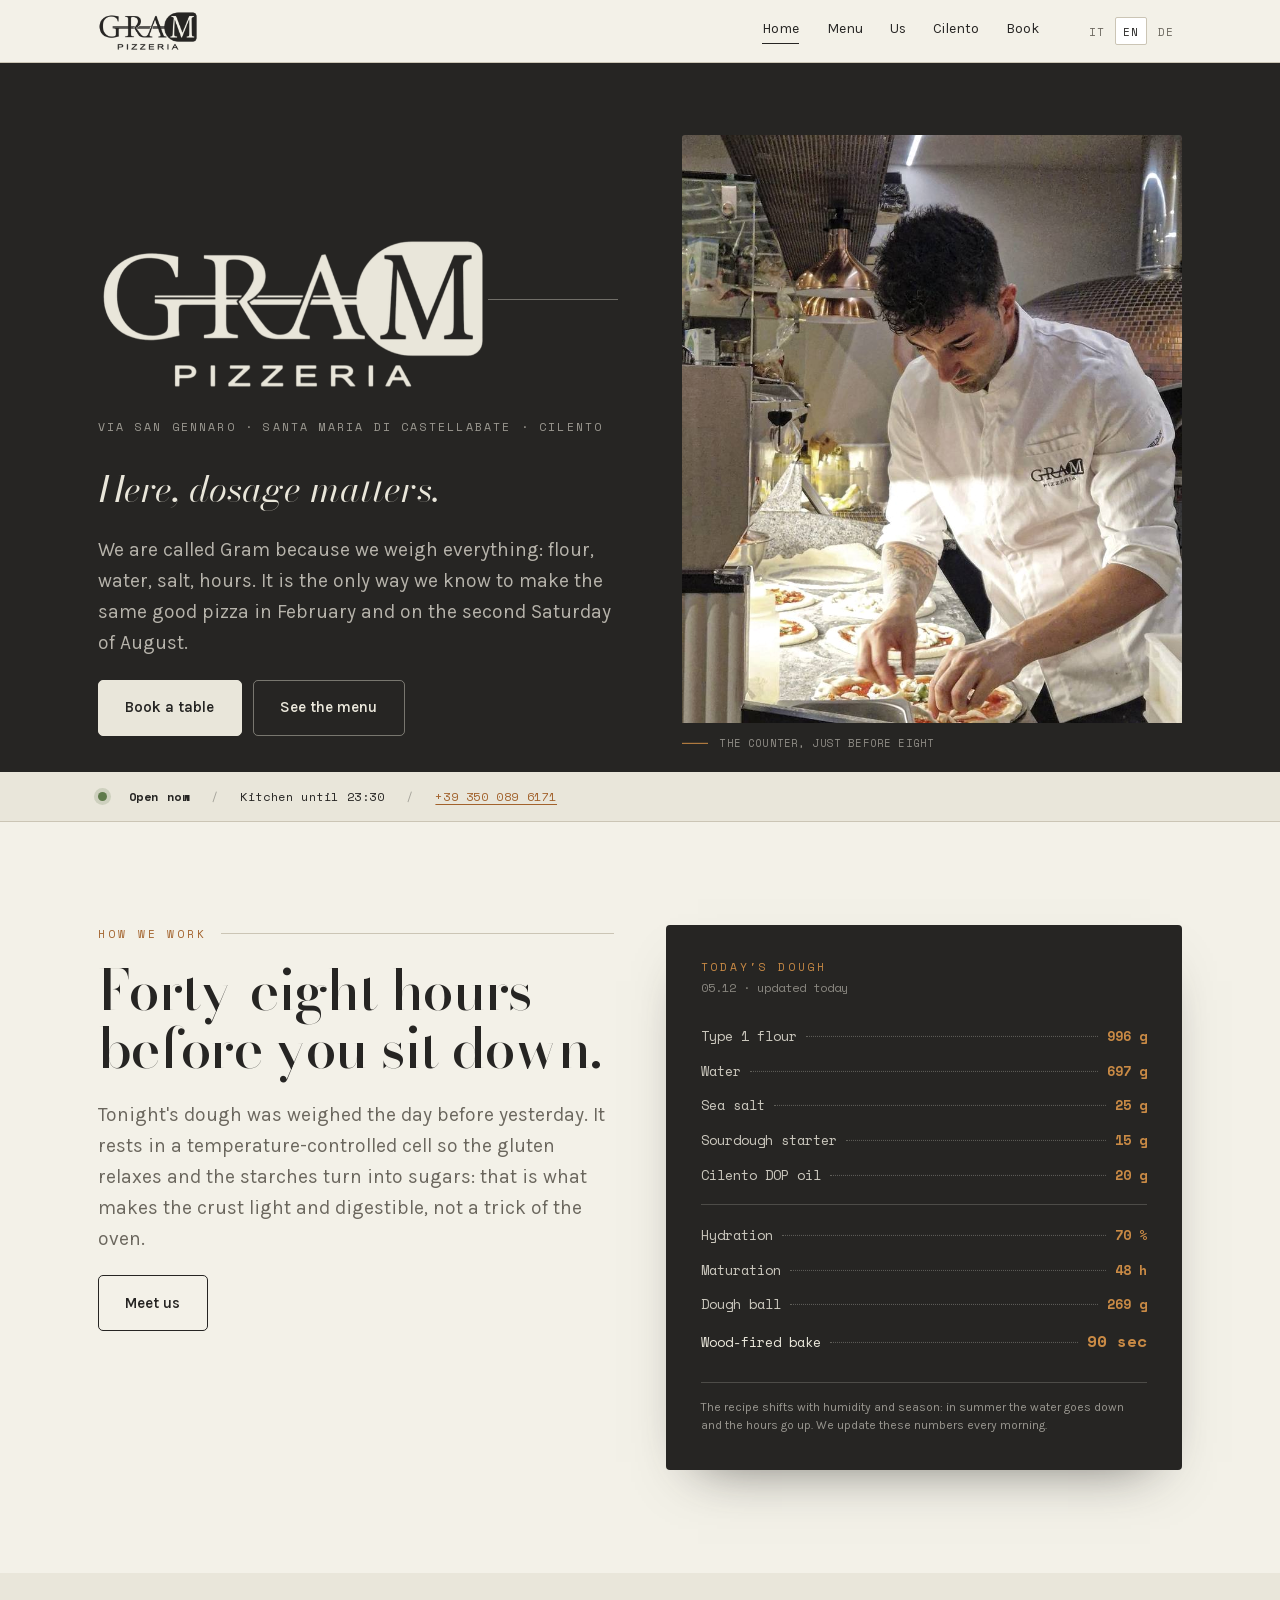
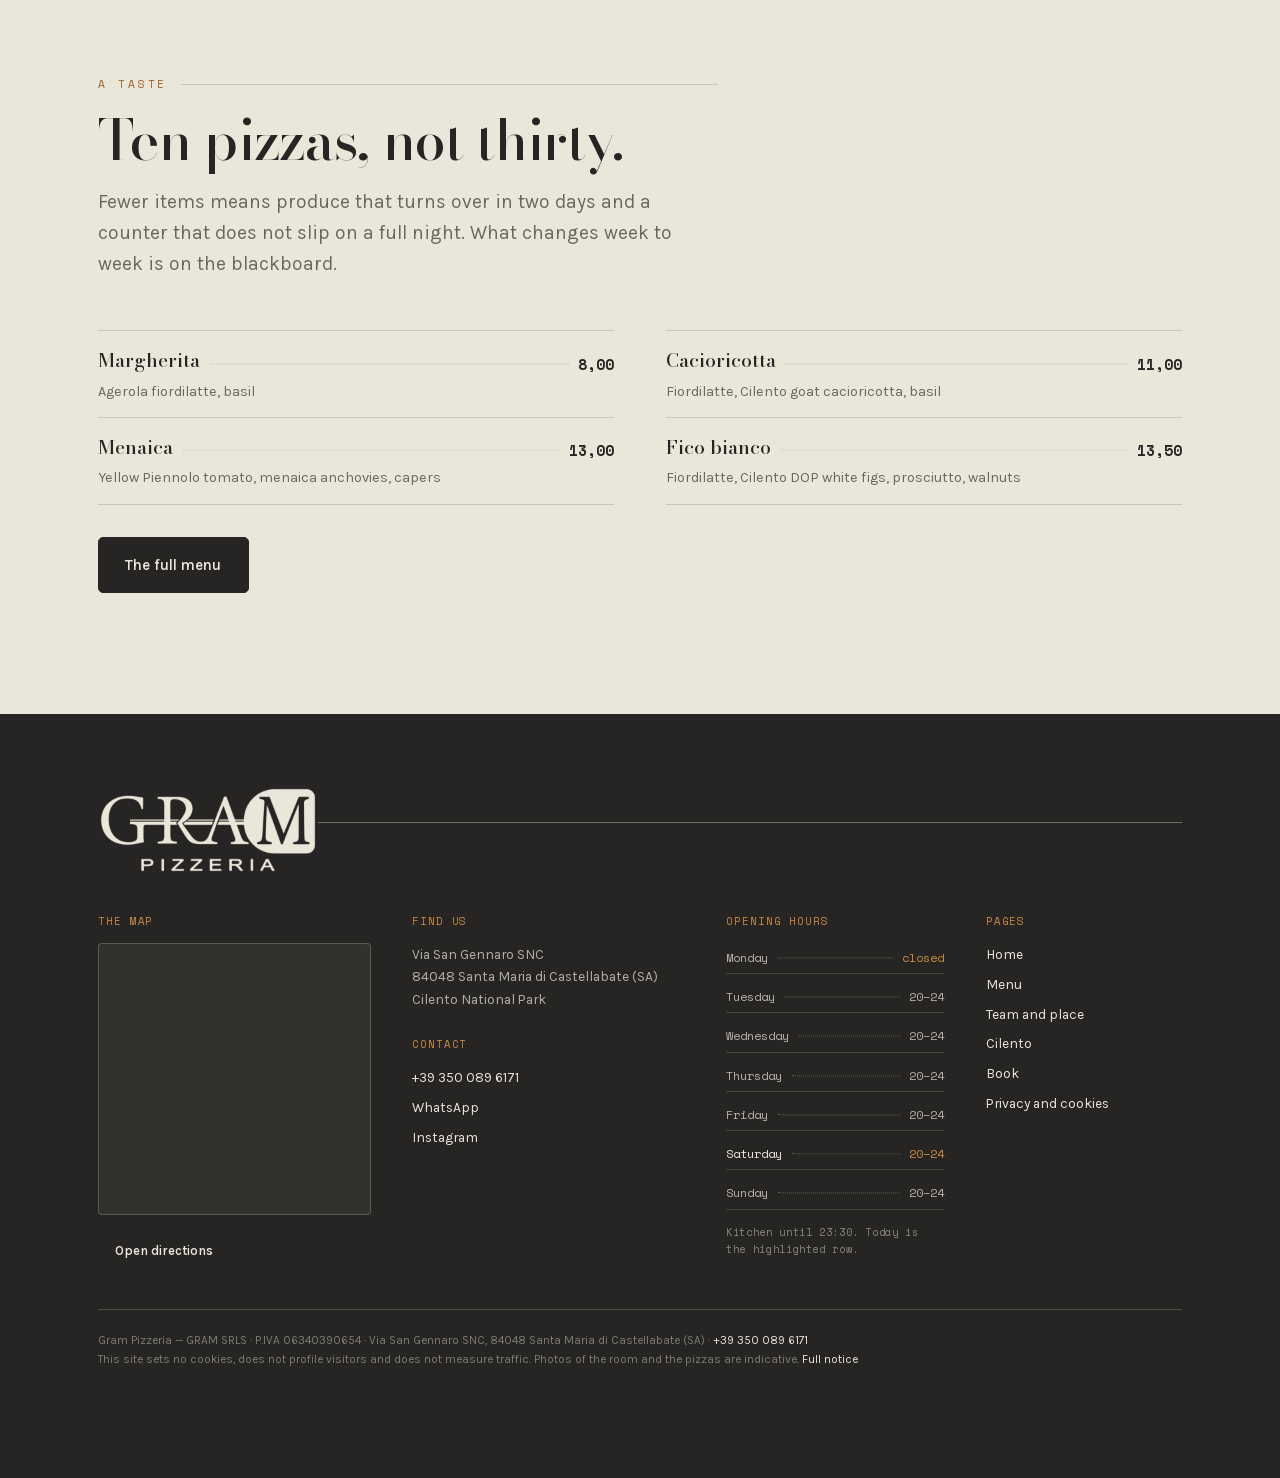
==== commit c713d285: "fix: niente più flash del testo precedente sui campi editabili I campi con data-content restano invi" ====
--- a/index.html
+++ b/index.html
@@ -31,6 +31,8 @@
 <script type="application/ld+json">
 {"@context":"https://schema.org","@type":"Restaurant","@id":"https://www.grampizzeria.it/#restaurant","name":"Gram Pizzeria","servesCuisine":["Pizza","Cucina cilentana","Cucina napoletana"],"priceRange":"€€","currenciesAccepted":"EUR","paymentAccepted":"Contanti, Carte di credito, Bancomat, Satispay","url":"https://www.grampizzeria.it/","telephone":"+393500896171","address":{"@type":"PostalAddress","streetAddress":"Via San Gennaro SNC","addressLocality":"Santa Maria di Castellabate","addressRegion":"SA","postalCode":"84048","addressCountry":"IT"},"geo":{"@type":"GeoCoordinates","latitude":40.2789,"longitude":14.9539},"sameAs":["https://www.instagram.com/grampizzeria"],"openingHoursSpecification":[{"@type":"OpeningHoursSpecification","dayOfWeek":["Tuesday","Wednesday","Thursday","Friday","Saturday","Sunday"],"opens":"20:00","closes":"00:00"}],"acceptsReservations":"https://wa.me/393500896171","potentialAction":{"@type":"ReserveAction","target":{"@type":"EntryPoint","urlTemplate":"https://wa.me/393500896171","actionPlatform":["http://schema.org/MobileWebPlatform"]},"result":{"@type":"FoodEstablishmentReservation","name":"Prenotazione tavolo"}},"amenityFeature":[{"@type":"LocationFeatureSpecification","name":"Dehors all'aperto","value":true},{"@type":"LocationFeatureSpecification","name":"Accessibile in sedia a rotelle","value":true},{"@type":"LocationFeatureSpecification","name":"Adatto ai bambini","value":true},{"@type":"LocationFeatureSpecification","name":"Opzioni senza glutine","value":true},{"@type":"LocationFeatureSpecification","name":"Posti al banco","value":true},{"@type":"LocationFeatureSpecification","name":"Asporto","value":true}],"hasMenu":"https://www.grampizzeria.it/menu.html"}
 </script>
+<style>.gram-hydrating [data-content]{opacity:0}[data-content]{transition:opacity .28s ease}</style>
+<script>document.documentElement.classList.add('gram-hydrating');setTimeout(function(){document.documentElement.classList.remove('gram-hydrating')},1500)</script>
 </head>
 <body data-page="home">
 <a class="skip" href="#main" data-i18n data-it="Vai al contenuto" data-en="Skip to content" data-de="Zum Inhalt springen">Vai al contenuto</a>
@@ -232,6 +234,6 @@
 </div>
 
 <script src="assets/app.js" defer></script>
-<script src="assets/content-loader.js?v=5" defer></script>
+<script src="assets/content-loader.js?v=6" defer></script>
 </body>
 </html>
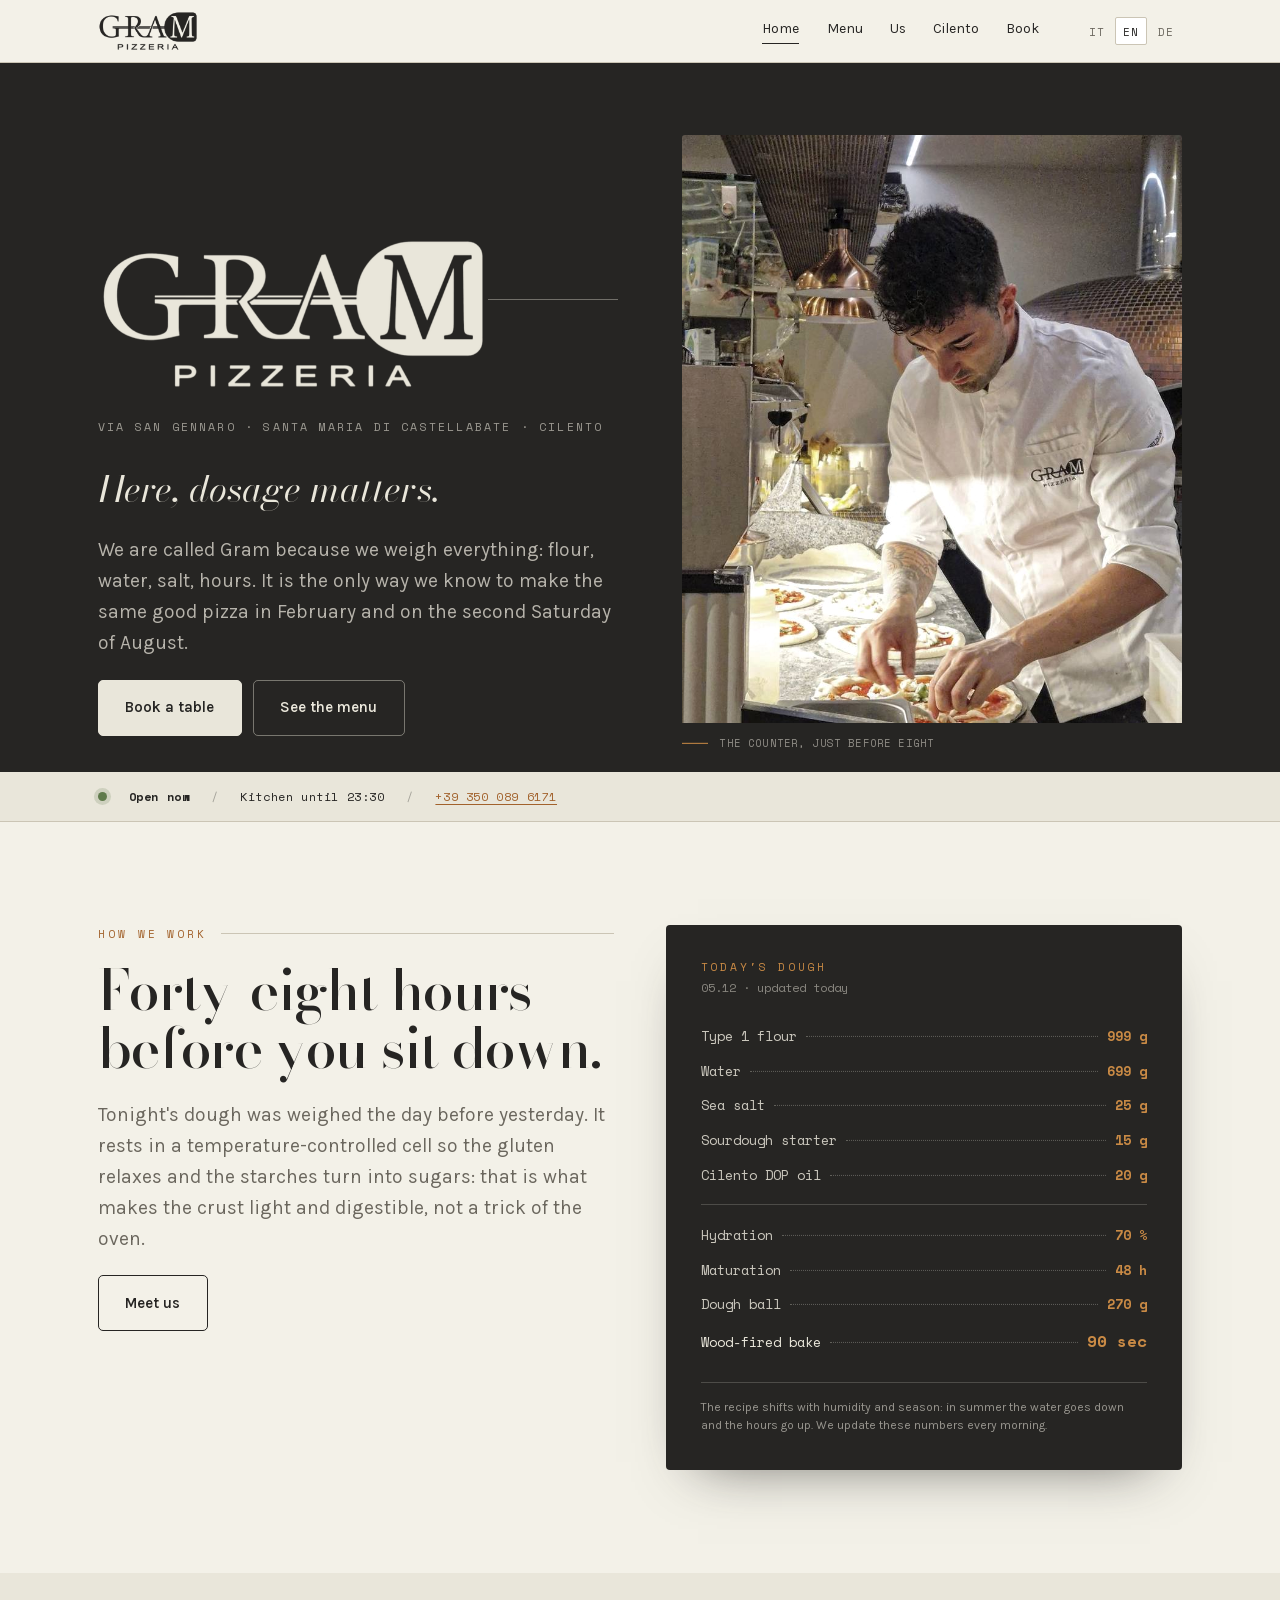
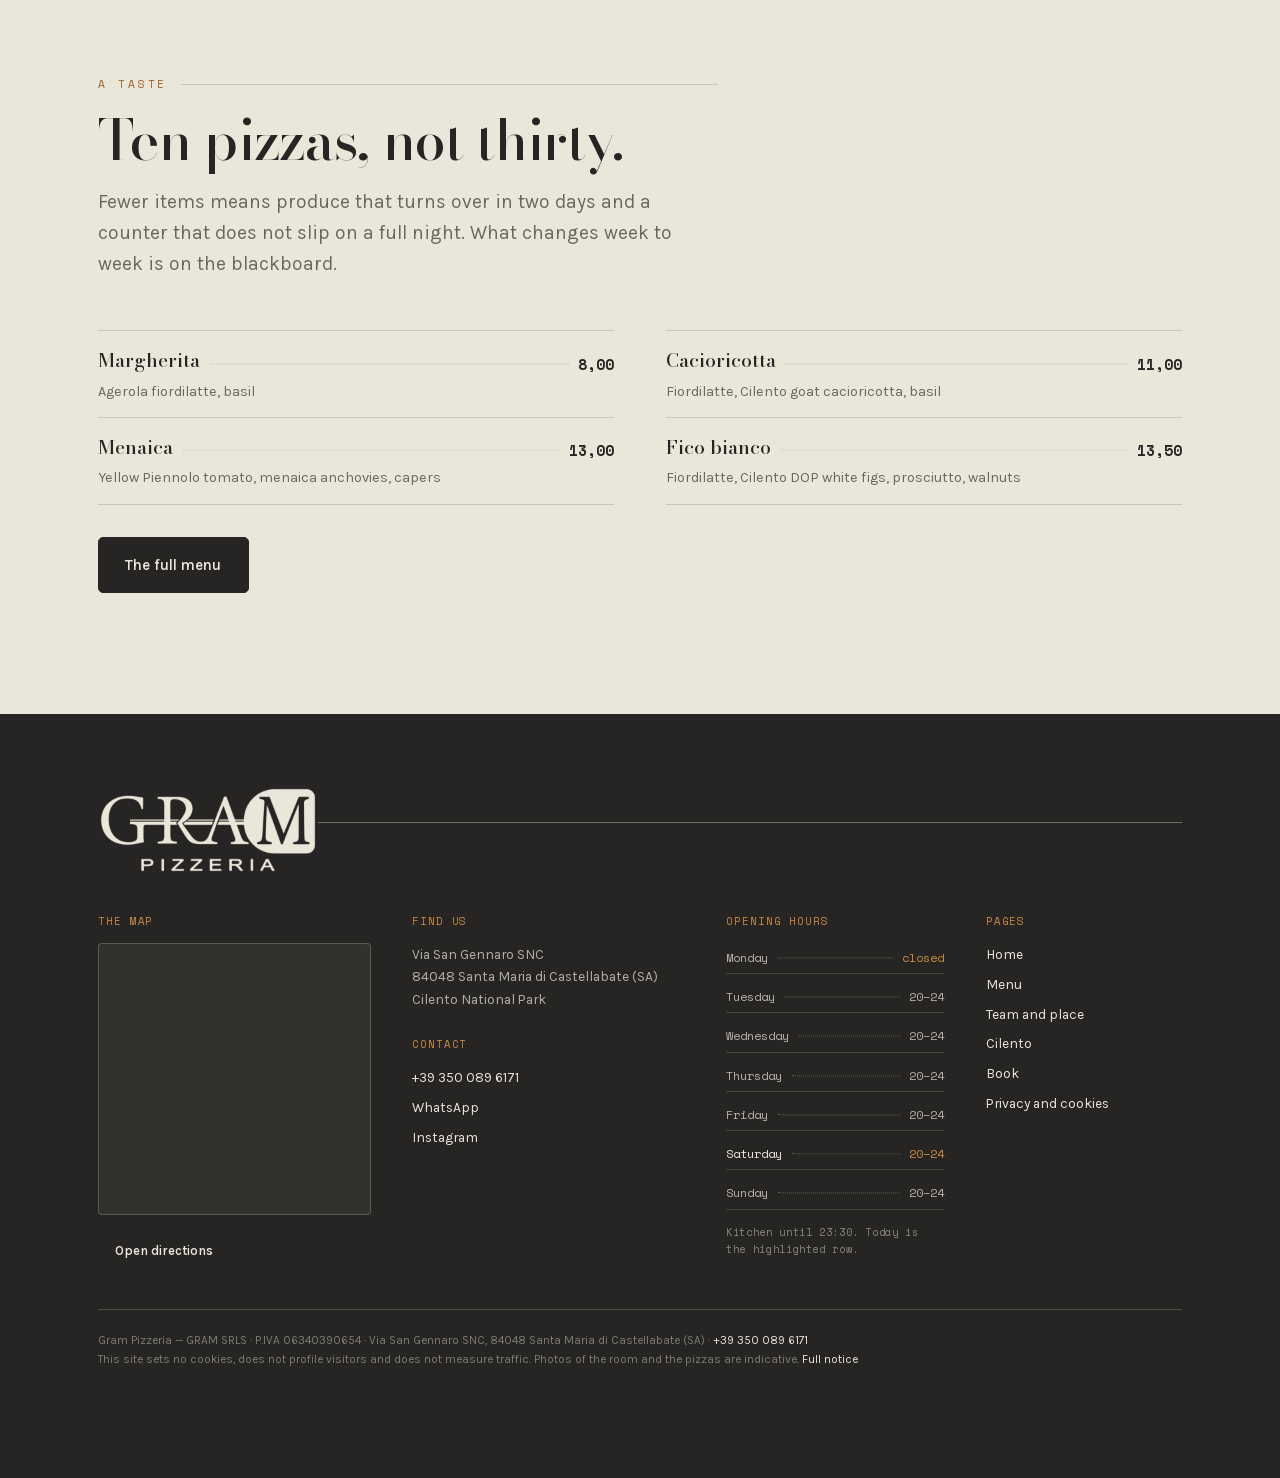
==== commit 1aaa8106: "feat: telefono, riga cucina, didascalia e stato apertura editabili - Telefono collegato alla scheda " ====
--- a/index.html
+++ b/index.html
@@ -48,7 +48,7 @@
       <a href="cilento.html" data-nav="cilento">Cilento</a>
       <a href="prenota.html" data-nav="prenota" data-i18n data-it="Prenota" data-en="Book" data-de="Reservieren">Prenota</a>
       <div class="nav-foot">
-        <a href="tel:+393500896171">+39 350 089 6171</a>
+        <a href="tel:+393500896171" data-content="telefono">+39 350 089 6171</a>
         <a href="https://wa.me/393500896171" target="_blank" rel="noopener">WhatsApp</a>
         <a href="https://www.instagram.com/grampizzeria" target="_blank" rel="noopener">Instagram</a>
       </div>
@@ -79,7 +79,7 @@
       </div>
       <figure class="portrait">
         <img src="assets/fondatore.jpg" width="820" height="964" alt="Il pizzaiolo di Gram condisce una fila di pizze sul banco di marmo, davanti al forno a legna">
-        <figcaption data-i18n data-it="Il banco, poco prima delle venti" data-en="The counter, just before eight" data-de="Der Tresen, kurz vor acht">Il banco, poco prima delle venti</figcaption>
+        <figcaption data-content="didascalia" data-i18n data-it="Il banco, poco prima delle venti" data-en="The counter, just before eight" data-de="Der Tresen, kurz vor acht">Il banco, poco prima delle venti</figcaption>
       </figure>
     </div>
   </div>
@@ -89,9 +89,9 @@
       <span class="dot" id="statusDot" aria-hidden="true"></span>
       <strong id="statusText">—</strong>
       <span class="sep" aria-hidden="true">/</span>
-      <span data-i18n data-it="Cucina fino alle 23:30" data-en="Kitchen until 23:30" data-de="Küche bis 23:30">Cucina fino alle 23:30</span>
+      <span data-content="cucina" data-i18n data-it="Cucina fino alle 23:30" data-en="Kitchen until 23:30" data-de="Küche bis 23:30">Cucina fino alle 23:30</span>
       <span class="sep" aria-hidden="true">/</span>
-      <a href="tel:+393500896171">+39 350 089 6171</a>
+      <a href="tel:+393500896171" data-content="telefono">+39 350 089 6171</a>
     </div>
   </div>
 
@@ -181,7 +181,7 @@
         </address>
         <h4 data-i18n data-it="Contatti" data-en="Contact" data-de="Kontakt">Contatti</h4>
         <ul>
-          <li><a href="tel:+393500896171">+39 350 089 6171</a></li>
+          <li><a href="tel:+393500896171" data-content="telefono">+39 350 089 6171</a></li>
           <li><a href="https://wa.me/393500896171" target="_blank" rel="noopener">WhatsApp</a></li>
           <li><a href="https://www.instagram.com/grampizzeria" target="_blank" rel="noopener">Instagram</a></li>
         </ul>
@@ -219,7 +219,7 @@
     </div>
     <p class="fine">
       Gram Pizzeria — GRAM SRLS · P.IVA 06340390654 · Via San Gennaro SNC, 84048 Santa Maria di Castellabate (SA) ·
-      <a href="tel:+393500896171">+39 350 089 6171</a><br>
+      <a href="tel:+393500896171" data-content="telefono">+39 350 089 6171</a><br>
       <span data-i18n
         data-it="Questo sito non usa cookie, non profila e non misura il traffico. Le foto del locale e delle pizze sono indicative."
         data-en="This site sets no cookies, does not profile visitors and does not measure traffic. Photos of the room and the pizzas are indicative."
@@ -233,7 +233,7 @@
   <a class="btn btn--ghost" href="tel:+393500896171" data-i18n data-it="Chiama" data-en="Call" data-de="Anrufen">Chiama</a>
 </div>
 
-<script src="assets/app.js" defer></script>
-<script src="assets/content-loader.js?v=6" defer></script>
+<script src="assets/app.js?v=7" defer></script>
+<script src="assets/content-loader.js?v=7" defer></script>
 </body>
 </html>
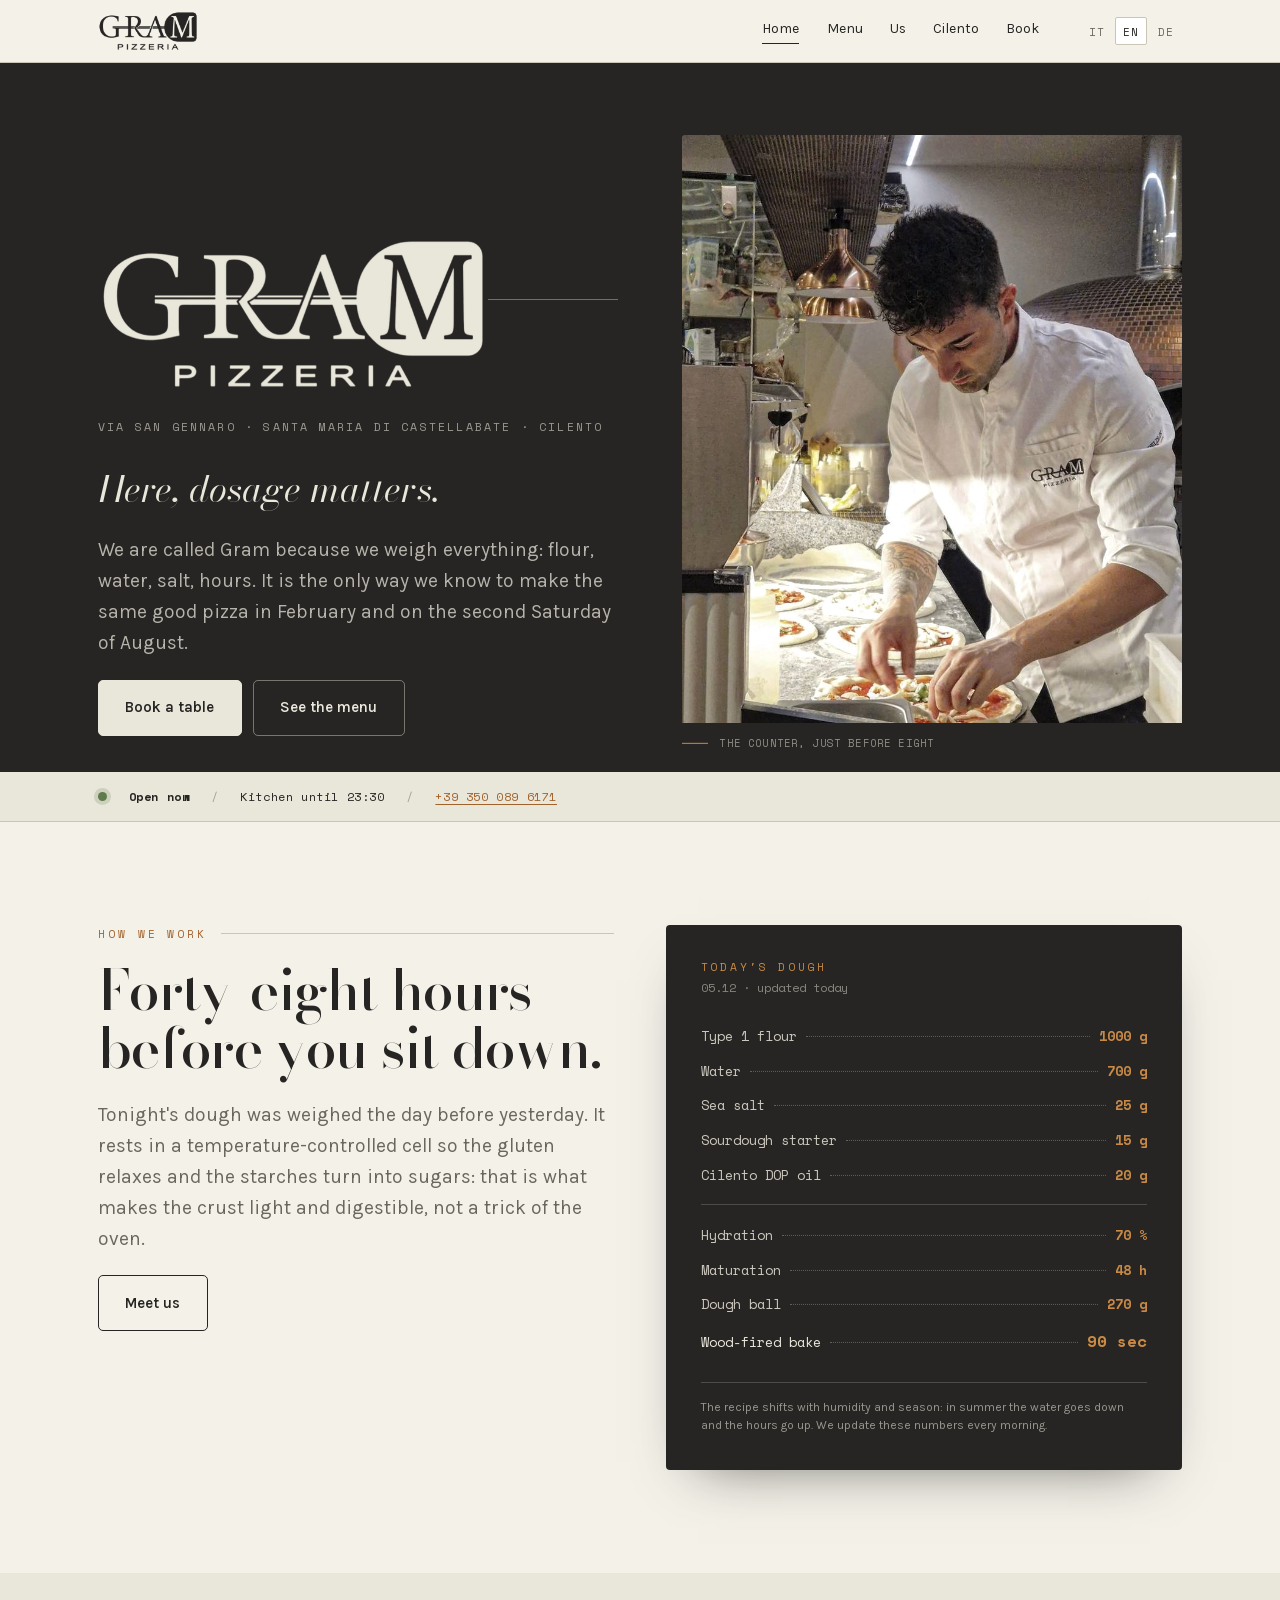
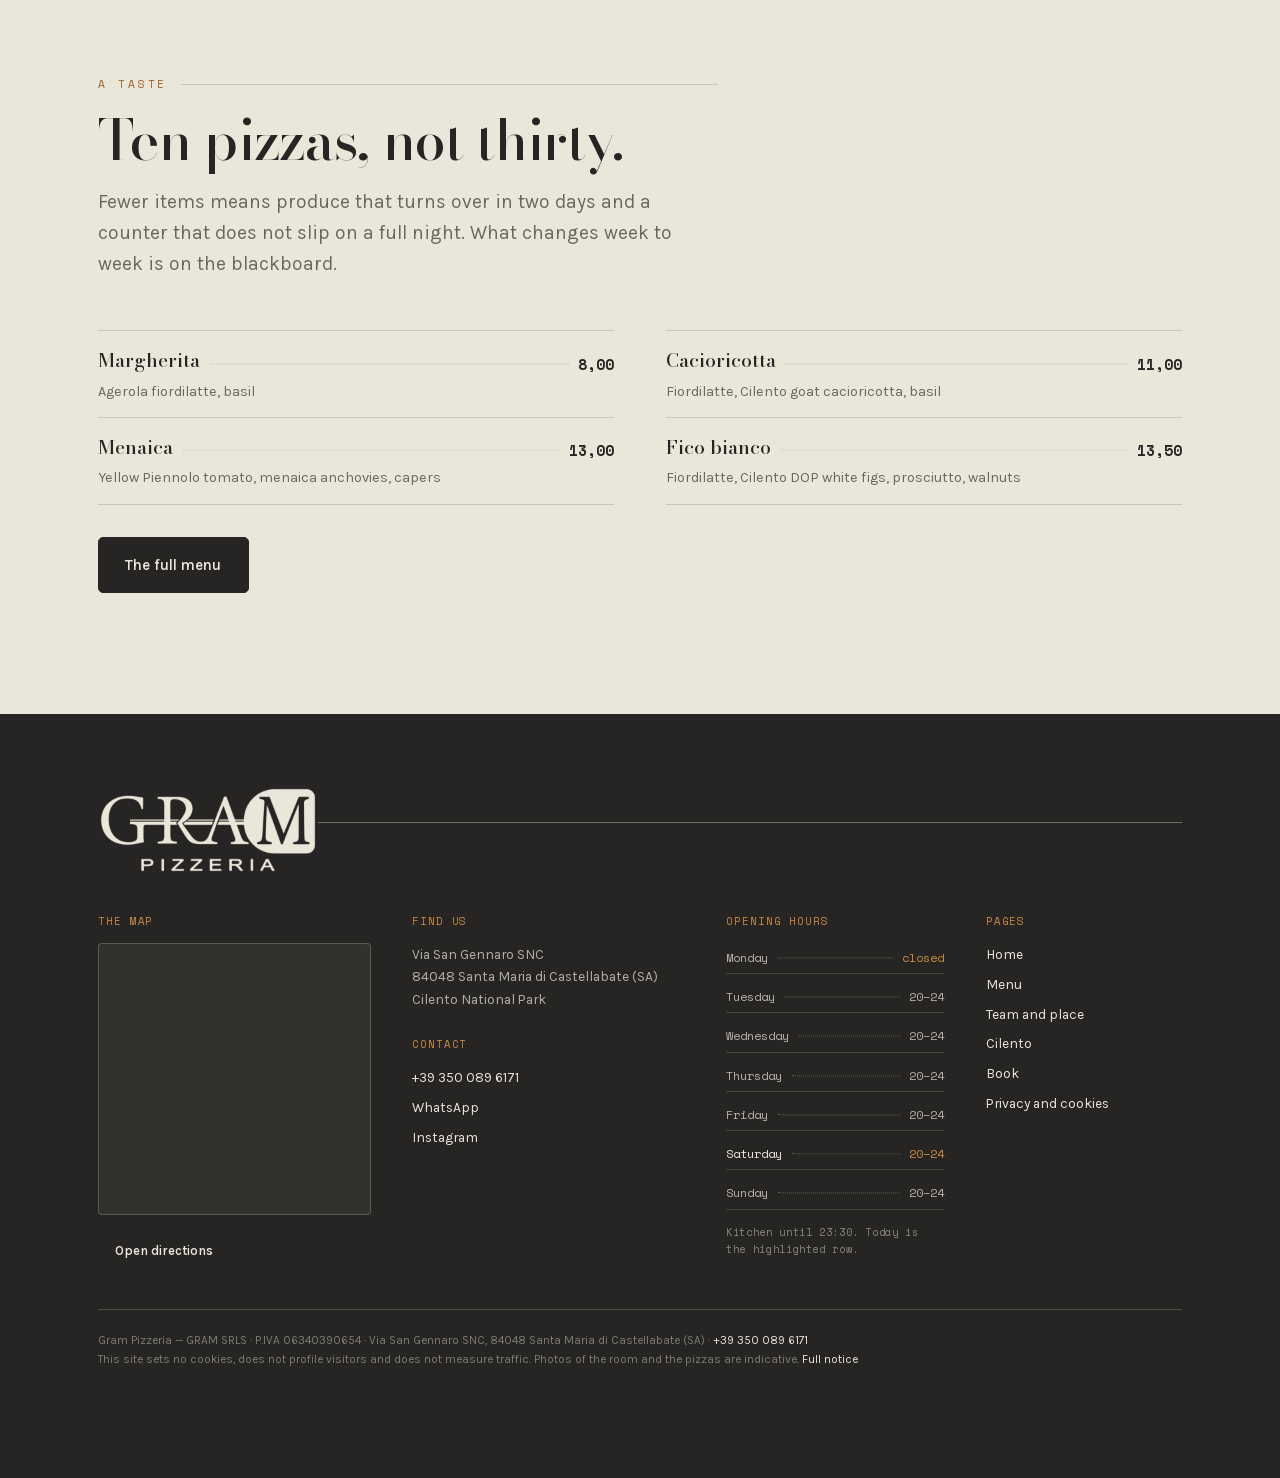
==== commit 3089d756: "feat: social gestibili dal pannello (lista nome+url nel footer) Nuova lista contatti.social: il foot" ====
--- a/index.html
+++ b/index.html
@@ -183,7 +183,7 @@
         <ul>
           <li><a href="tel:+393500896171" data-content="telefono">+39 350 089 6171</a></li>
           <li><a href="https://wa.me/393500896171" target="_blank" rel="noopener">WhatsApp</a></li>
-          <li><a href="https://www.instagram.com/grampizzeria" target="_blank" rel="noopener">Instagram</a></li>
+          <li data-content="social"><a href="https://www.instagram.com/grampizzeria" target="_blank" rel="noopener">Instagram</a></li>
         </ul>
       </div>
 
@@ -234,6 +234,6 @@
 </div>
 
 <script src="assets/app.js?v=7" defer></script>
-<script src="assets/content-loader.js?v=7" defer></script>
+<script src="assets/content-loader.js?v=8" defer></script>
 </body>
 </html>
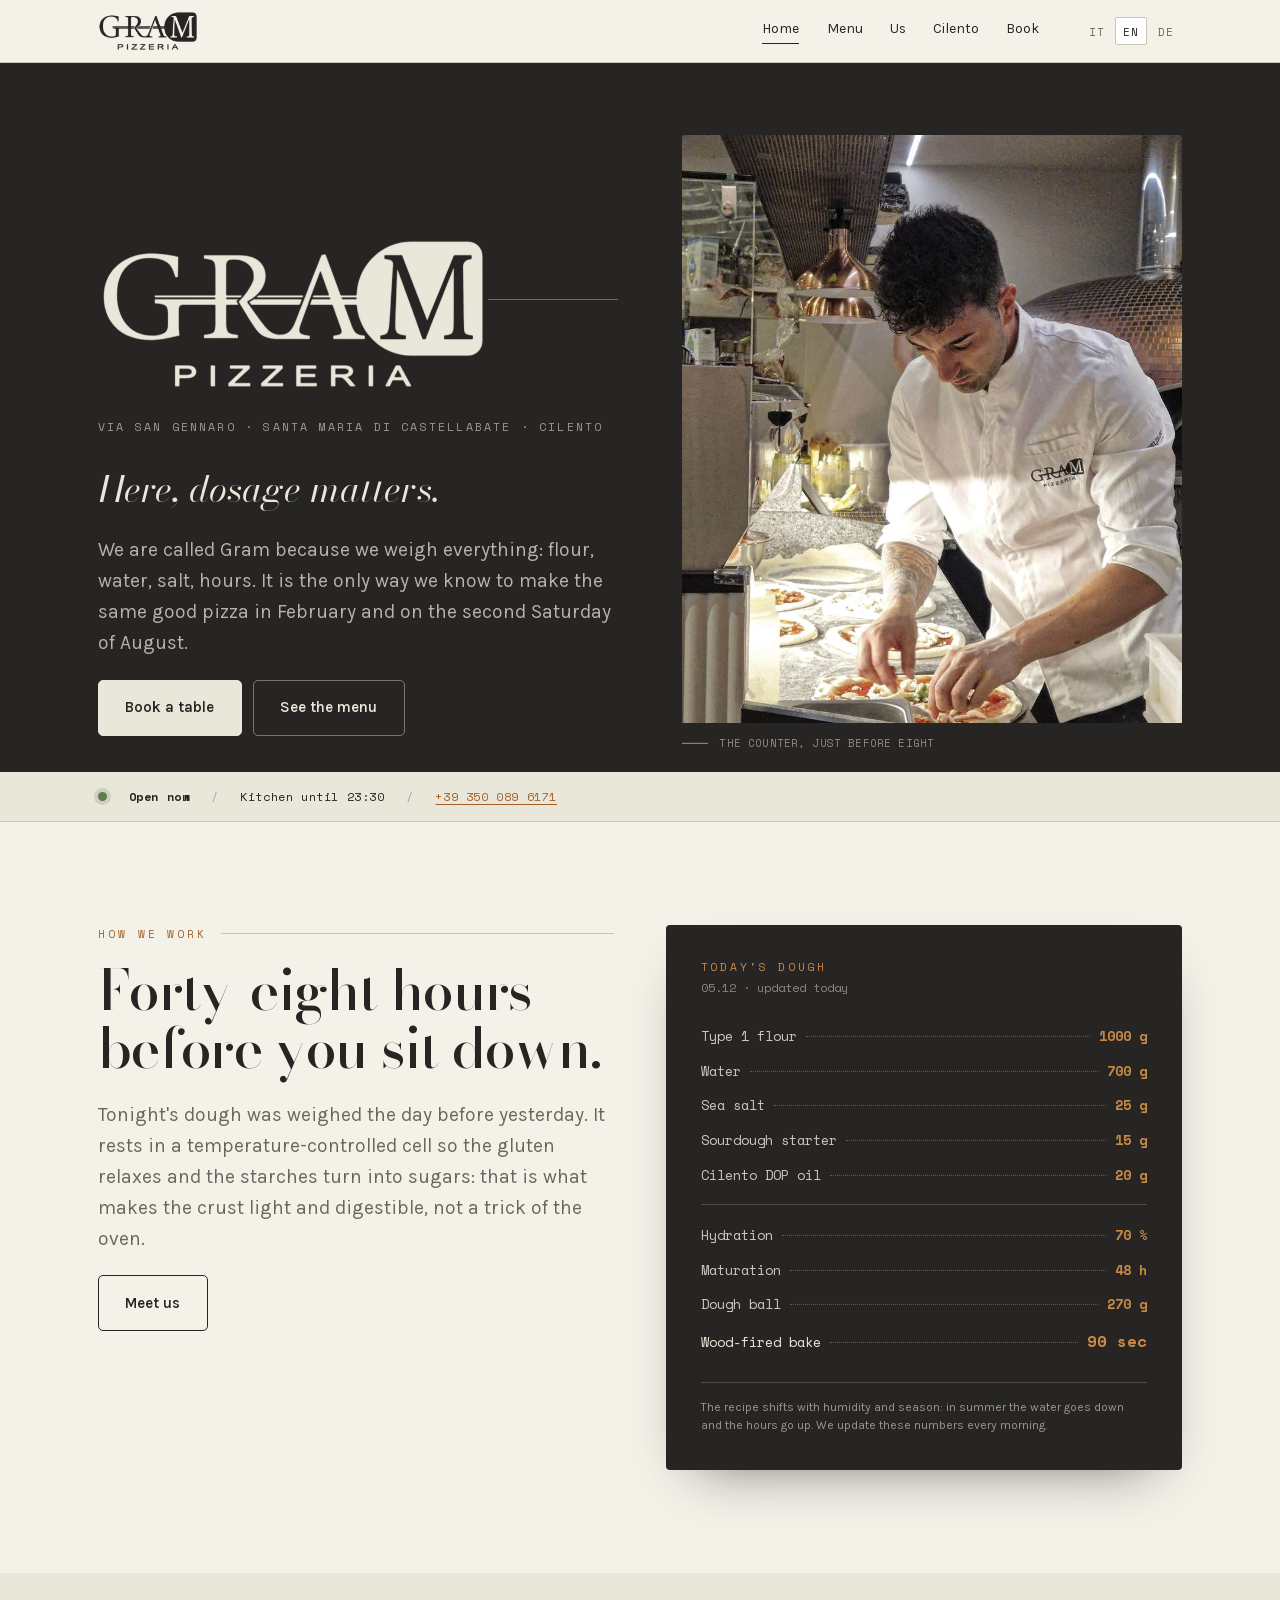
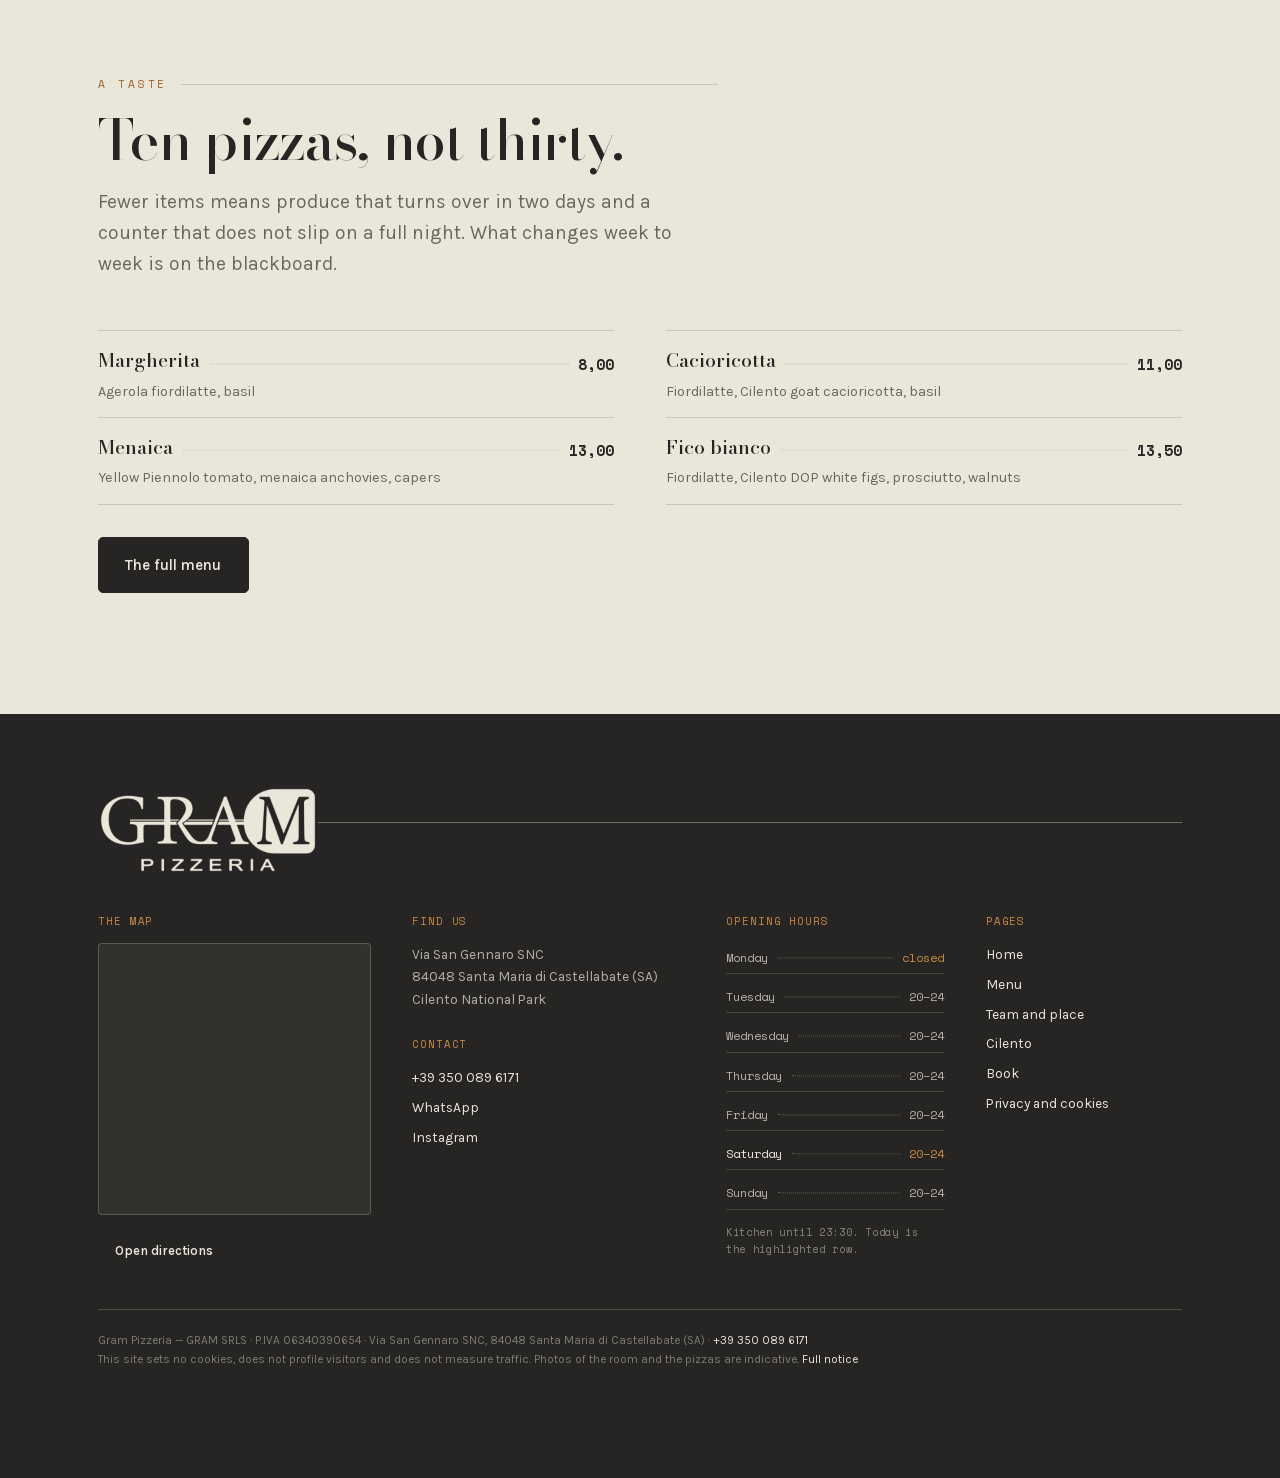
==== commit 26b14ef6: "feat: icone social nel footer + rimosso campo Instagram doppione - Il footer mostra le icone dei bra" ====
--- a/index.html
+++ b/index.html
@@ -234,6 +234,6 @@
 </div>
 
 <script src="assets/app.js?v=7" defer></script>
-<script src="assets/content-loader.js?v=8" defer></script>
+<script src="assets/content-loader.js?v=9" defer></script>
 </body>
 </html>
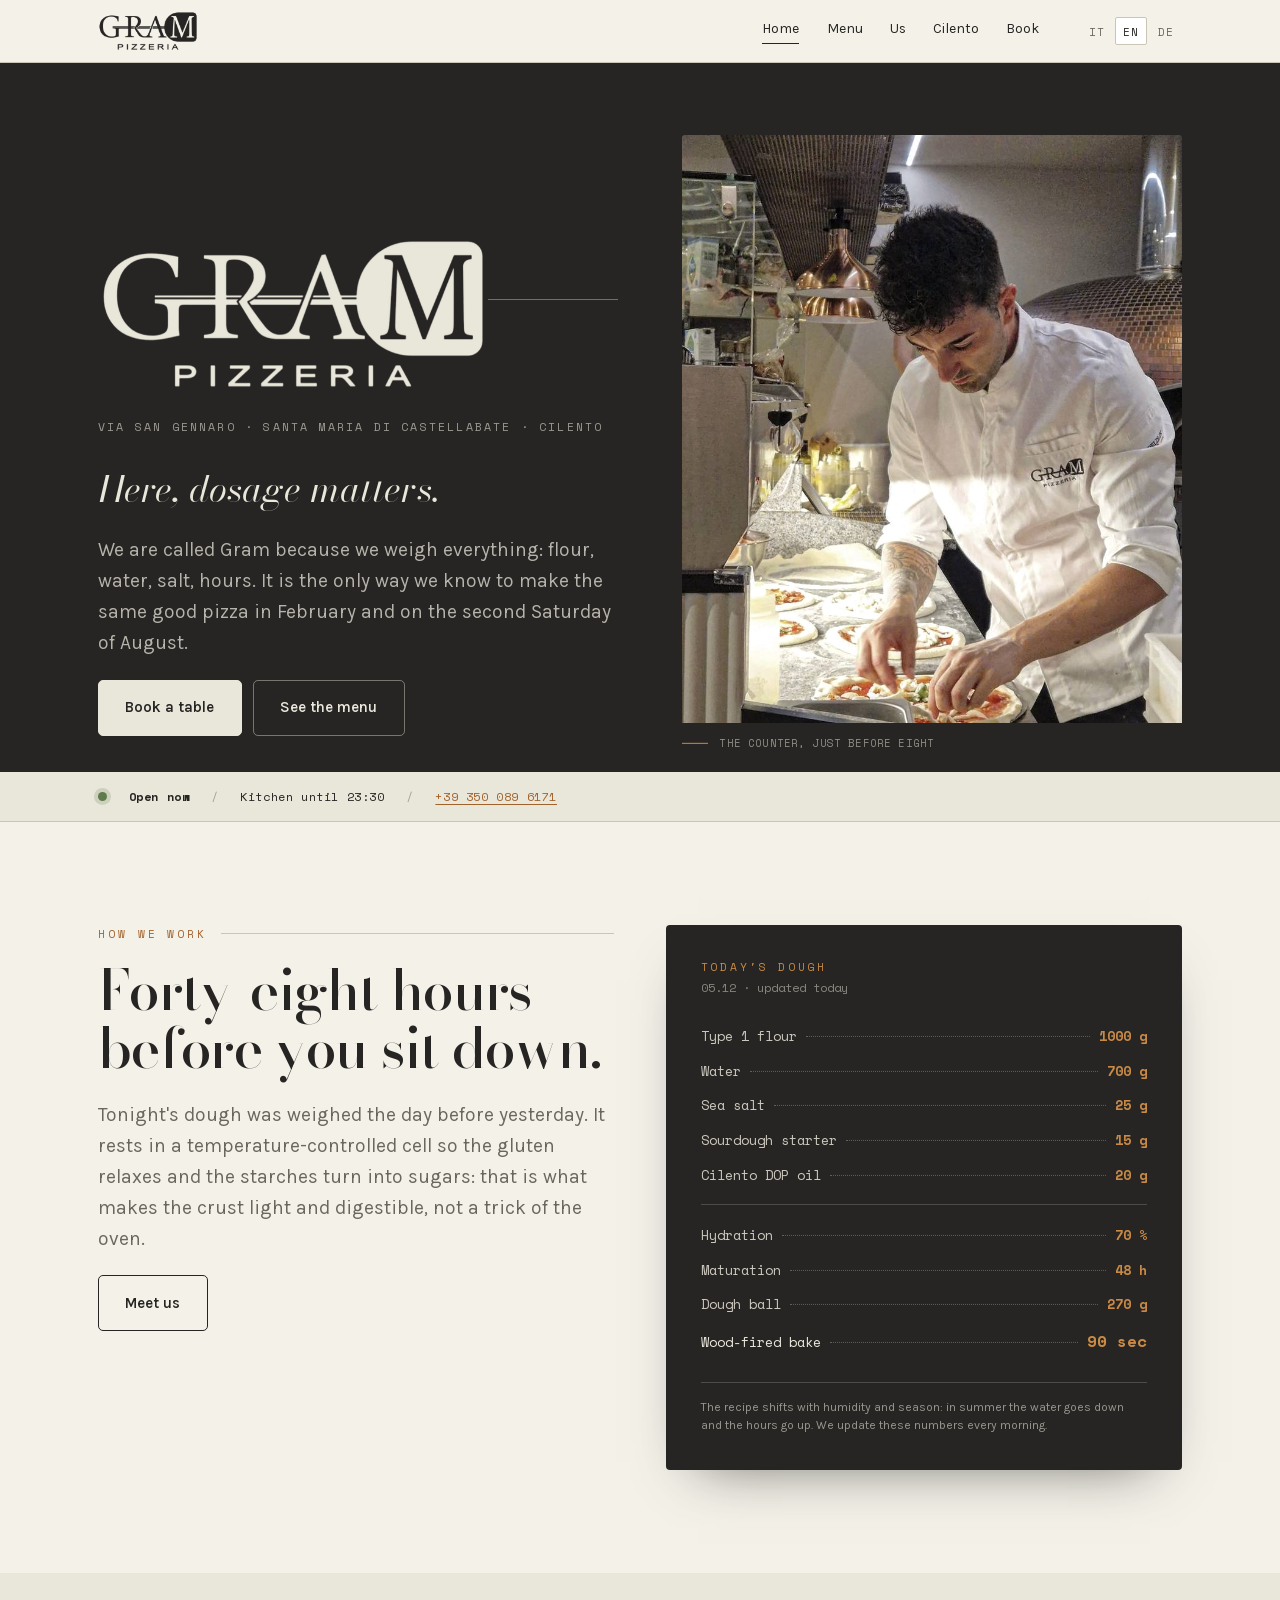
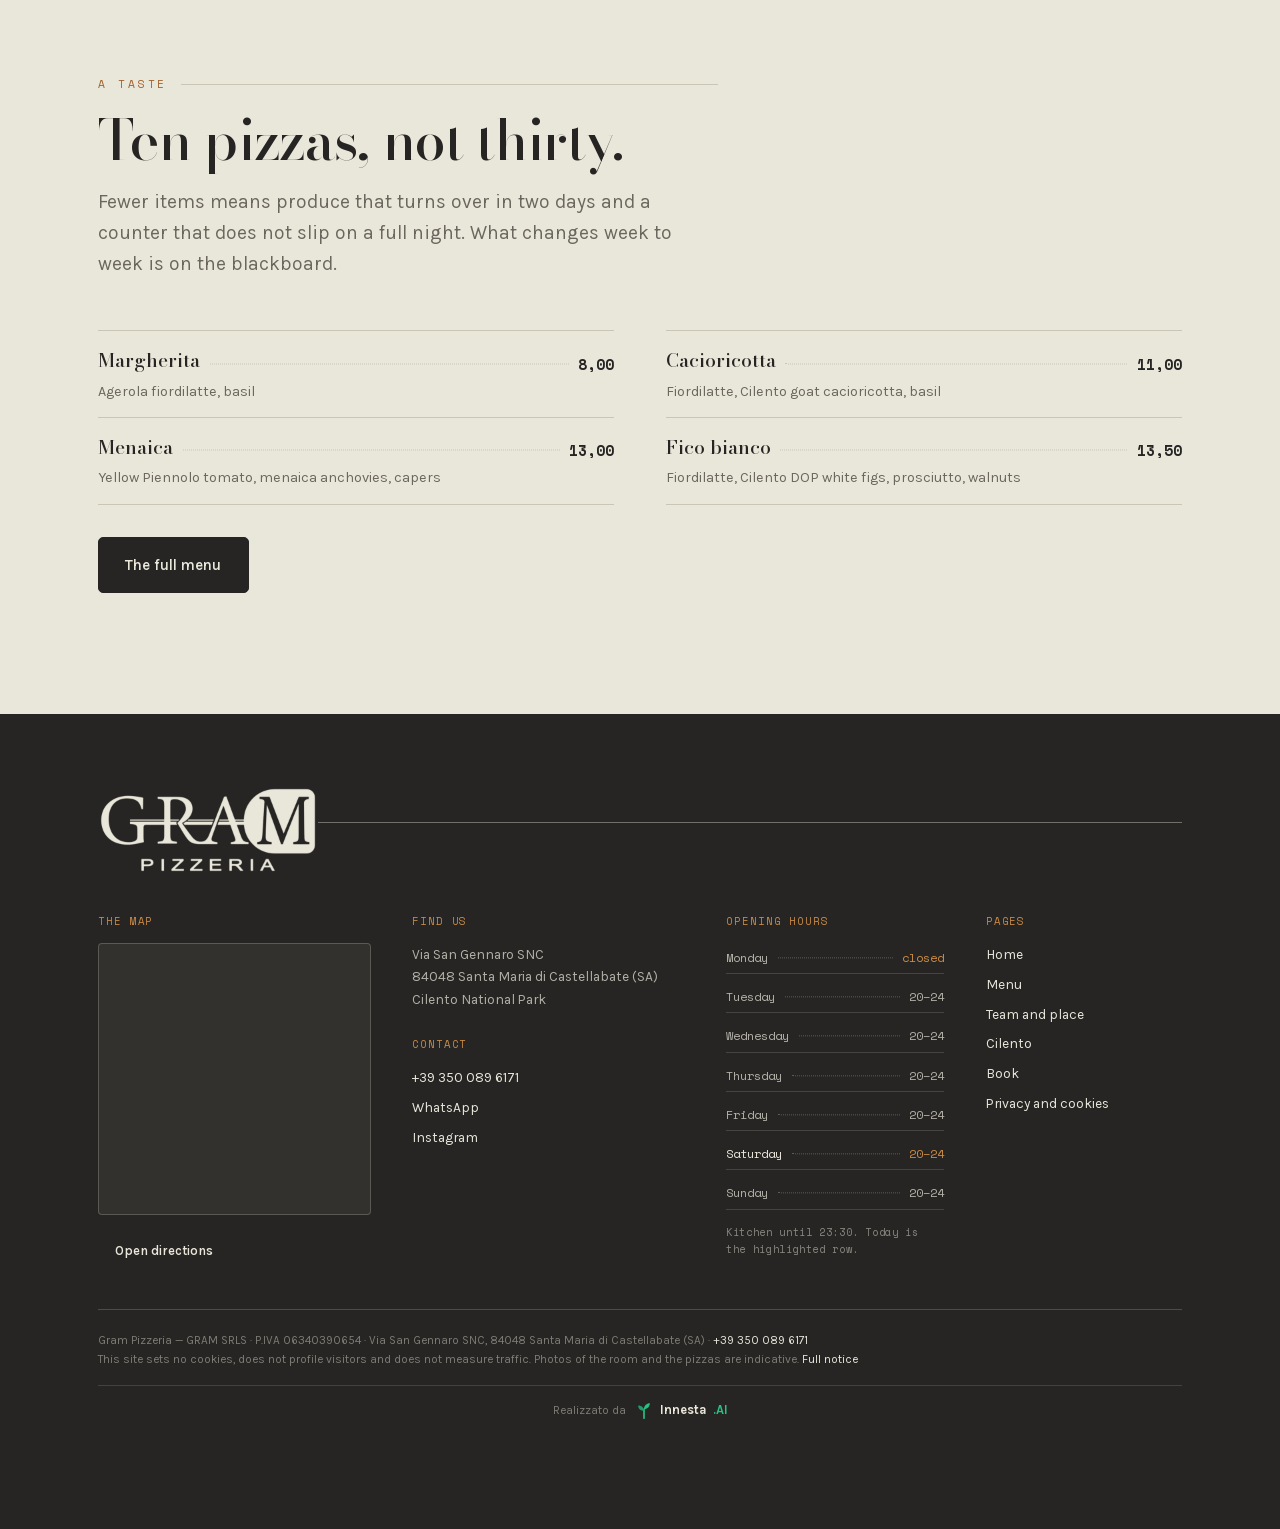
==== commit 1c42f816: "fix: credito Innesta dentro il footer, allineato e ben visibile Spostato dentro il contenitore centr" ====
--- a/index.html
+++ b/index.html
@@ -125,7 +125,8 @@
         <footer data-i18n
           data-it="La ricetta cambia con l'umidità e la stagione: d'estate l'acqua scende e le ore salgono. Aggiorniamo questi numeri ogni mattina."
           data-en="The recipe shifts with humidity and season: in summer the water goes down and the hours go up. We update these numbers every morning."
-          data-de="Das Rezept ändert sich mit Luftfeuchtigkeit und Jahreszeit. Wir aktualisieren diese Zahlen jeden Morgen.">La ricetta cambia con l'umidità e la stagione: d'estate l'acqua scende e le ore salgono. Aggiorniamo questi numeri ogni mattina.</footer>
+          data-de="Das Rezept ändert sich mit Luftfeuchtigkeit und Jahreszeit. Wir aktualisieren diese Zahlen jeden Morgen.">La ricetta cambia con l'umidità e la stagione: d'estate l'acqua scende e le ore salgono. Aggiorniamo questi numeri ogni mattina.
+</footer>
       </aside>
     </div>
   </div>
@@ -226,6 +227,7 @@
         data-de="Diese Website setzt keine Cookies, erstellt keine Profile und misst keinen Traffic. Fotos sind unverbindlich.">Questo sito non usa cookie, non profila e non misura il traffico. Le foto del locale e delle pizze sono indicative.</span>
       <a href="privacy.html" data-i18n data-it="Informativa completa" data-en="Full notice" data-de="Vollständige Hinweise">Informativa completa</a>
     </p>
+    <p class="fine" style="margin-top:1rem;padding-top:.9rem;border-top:1px solid rgba(140,140,140,.28);display:flex;align-items:center;justify-content:center;gap:8px;flex-wrap:wrap">Realizzato da <a href="https://www.innesta.ai/" target="_blank" rel="noopener" style="display:inline-flex;align-items:center;gap:6px;text-decoration:none;color:#e9e6da;font-weight:700;font-size:1.1em"><svg width="20" height="20" viewBox="0 0 24 24" fill="none" aria-hidden="true"><path d="M12 22V11" stroke="#27c184" stroke-width="2" stroke-linecap="round"/><path d="M12 13C12 9 9 6.5 5 6.5C5 10.5 8 13 12 13Z" fill="#1f9d6b"/><path d="M12 11C12 7 15 4 19 4C19 8 16 11 12 11Z" fill="#27c184"/></svg>Innesta<span style="color:#27c184">.AI</span></a></p>
   </div>
 </footer>
 <div class="dock on-dark" id="dock">
